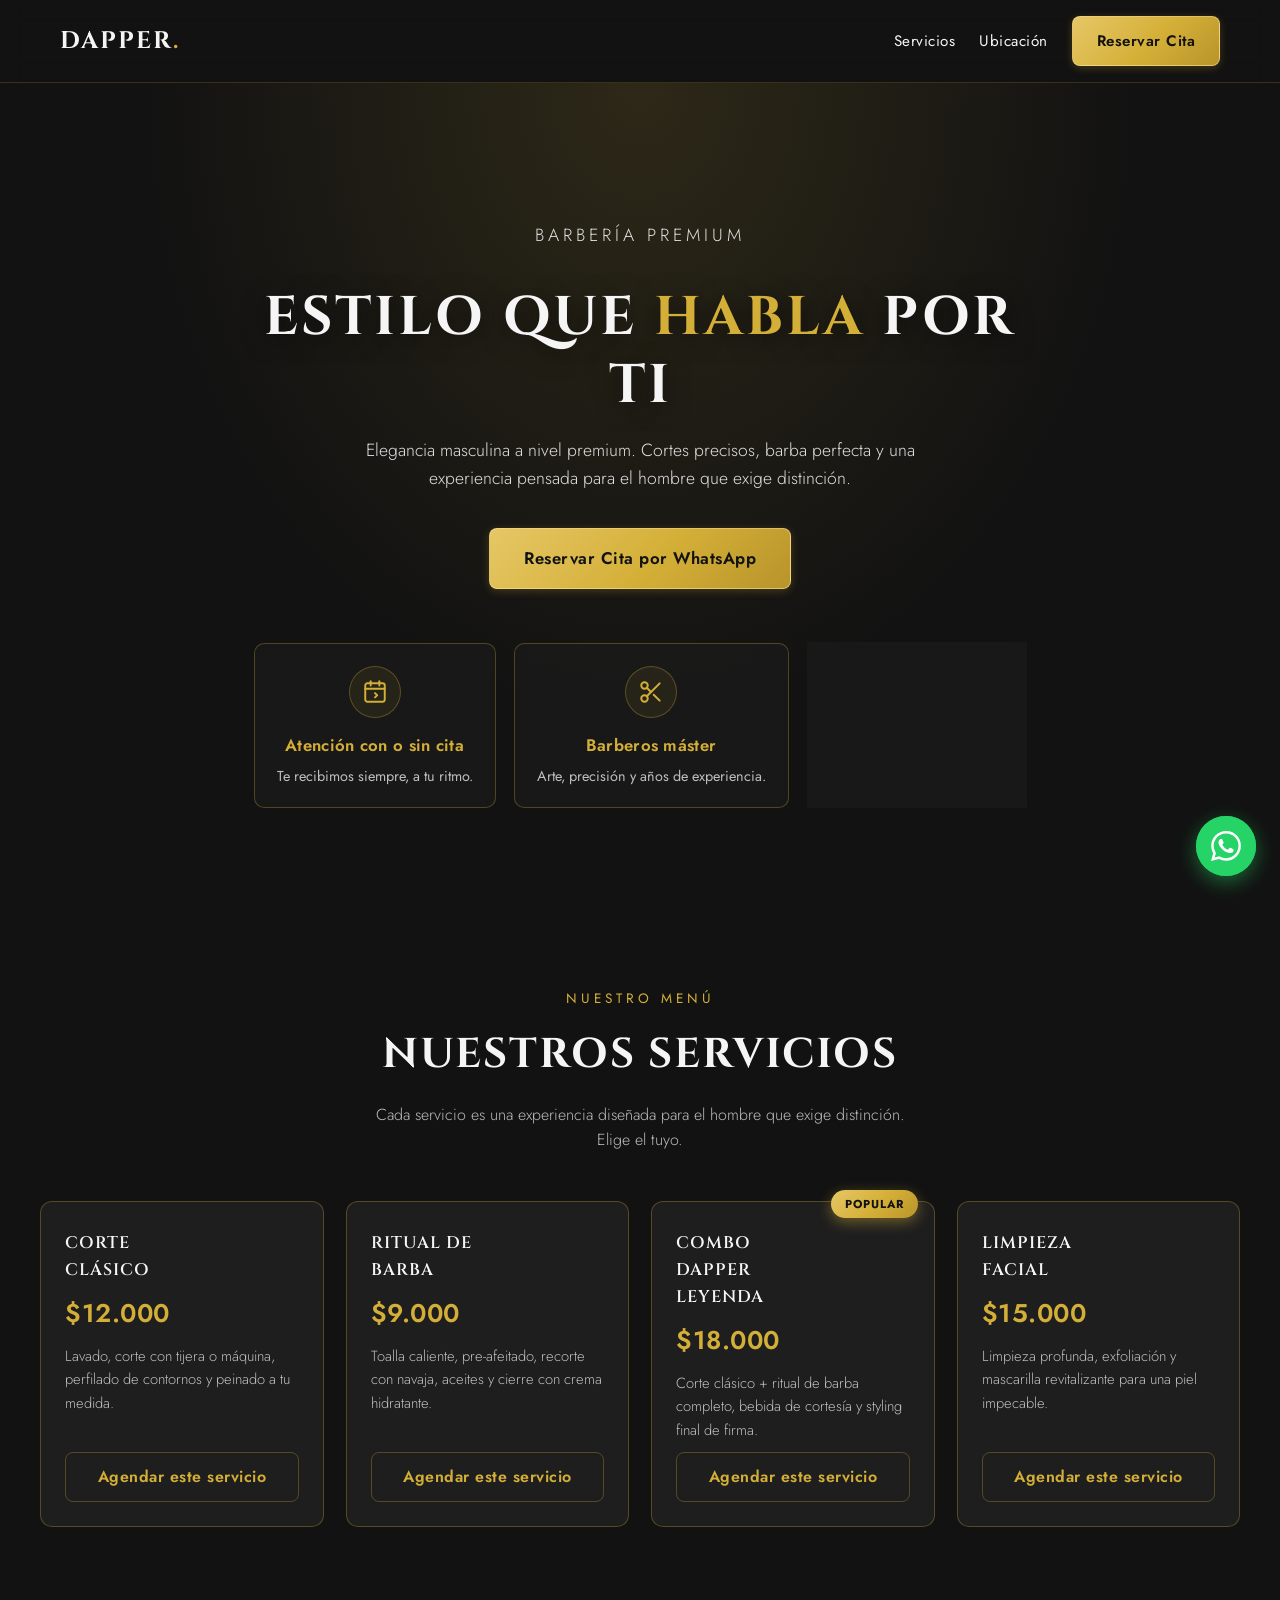
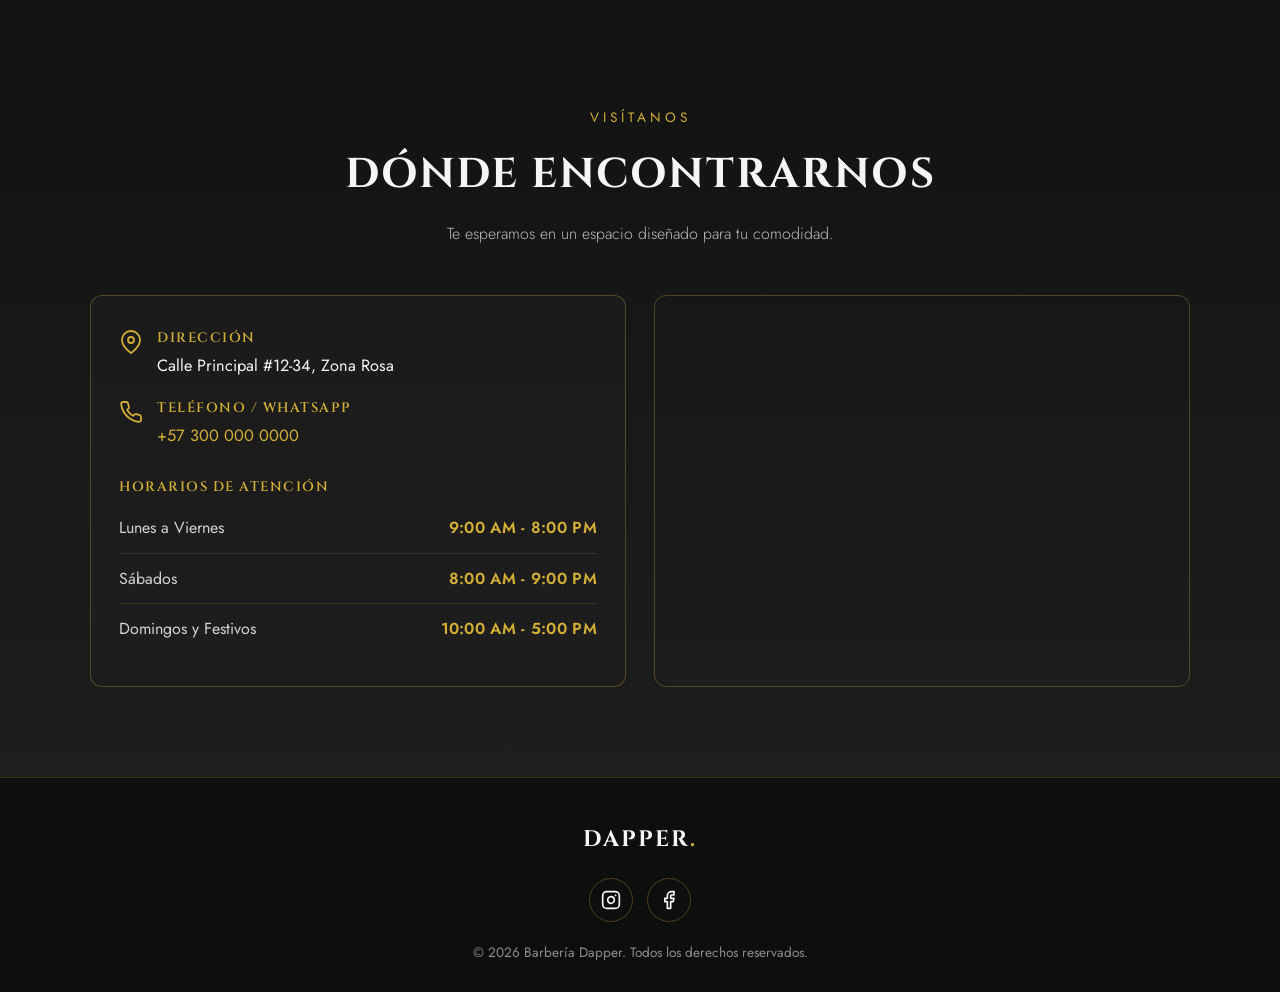
==== index.html @ 41fcbbbc "Barberia Landing Page Lista" ====
<!DOCTYPE html>
<html lang="es">
<head>
  <meta charset="UTF-8" />
  <meta name="viewport" content="width=device-width, initial-scale=1.0" />
  <meta name="description" content="Barbería Dapper - Barbería premium. Corte, barba y estilo con barberos máster." />
  <title>Barbería Dapper | Estilo y Elegancia Masculina</title>
  <link rel="preconnect" href="https://fonts.googleapis.com" />
  <link rel="preconnect" href="https://fonts.gstatic.com" crossorigin />
  <link href="https://fonts.googleapis.com/css2?family=Cinzel:wght@400;600;700&family=Jost:wght@300;400;500;600&display=swap" rel="stylesheet" />
  <style>
    :root {
      --bg: #121212;
      --accent: #D4AF37;
      --accent-soft: rgba(212, 175, 55, 0.3);
      --container: #1E1E1E;
      --text: #F5F5F5;
    }

    * {
      margin: 0;
      padding: 0;
      box-sizing: border-box;
    }

    html {
      scroll-behavior: smooth;
    }

    body {
      font-family: 'Jost', 'Segoe UI', Helvetica, Arial, sans-serif;
      background-color: var(--bg);
      color: var(--text);
      line-height: 1.6;
    }

    a {
      color: inherit;
      text-decoration: none;
    }

    /* ===== Header ===== */
    header {
      position: sticky;
      top: 0;
      z-index: 100;
      background-color: rgba(18, 18, 18, 0.72);
      backdrop-filter: blur(12px);
      -webkit-backdrop-filter: blur(12px);
      border-bottom: 1px solid rgba(212, 175, 55, 0.2);
    }

    .header-inner {
      max-width: 1200px;
      margin: 0 auto;
      padding: 16px 20px;
      display: flex;
      align-items: center;
      justify-content: space-between;
      gap: 12px;
    }

    .logo {
      font-family: 'Cinzel', serif;
      font-size: 1.5rem;
      font-weight: 700;
      letter-spacing: 2px;
      color: var(--text);
      text-transform: uppercase;
    }

    .logo span {
      color: var(--accent);
    }

    nav {
      display: flex;
      align-items: center;
      gap: 24px;
    }

    nav a {
      font-size: 0.95rem;
      letter-spacing: 0.5px;
      color: var(--text);
      transition: color 0.3s ease;
    }

    nav a:hover {
      color: var(--accent);
    }

    /* ===== Botones ===== */
    .btn {
      display: inline-block;
      background: linear-gradient(135deg, #e6c766, var(--accent) 55%, #b8942b);
      color: #121212;
      font-weight: 600;
      letter-spacing: 0.5px;
      padding: 12px 24px;
      border: 1px solid rgba(255, 230, 160, 0.5);
      border-radius: 8px;
      cursor: pointer;
      box-shadow: 0 2px 8px rgba(212, 175, 55, 0.25);
      transition: transform 0.25s ease, box-shadow 0.25s ease, filter 0.25s ease;
    }

    .btn:hover {
      transform: translateY(-2px);
      filter: brightness(1.08);
      box-shadow:
        0 0 22px rgba(212, 175, 55, 0.6),
        0 10px 30px rgba(212, 175, 55, 0.3);
    }

    /* ===== Hero ===== */
    .hero {
      position: relative;
      text-align: center;
      padding: 100px 20px 70px;
      background:
        radial-gradient(ellipse at top, rgba(212, 175, 55, 0.14), transparent 55%),
        linear-gradient(180deg, rgba(18, 18, 18, 0.9) 0%, rgba(18, 18, 18, 0.85) 100%),
        url("https://images.unsplash.com/photo-1503951914875-452162b0f3f1?auto=format&fit=crop&w=1600&q=80") center / cover no-repeat;
    }

    .hero-kicker {
      font-size: 0.85rem;
      letter-spacing: 4px;
      text-transform: uppercase;
      color: var(--accent);
      margin-bottom: 20px;
      line-height: 1.4;
    }

    .hero h1 {
      font-family: 'Cinzel', serif;
      font-size: 2.3rem;
      font-weight: 700;
      max-width: 800px;
      margin: 0 auto 16px;
      text-transform: uppercase;
      letter-spacing: 3px;
      line-height: 1.25;
      text-shadow: 0 4px 24px rgba(0, 0, 0, 0.55);
    }

    .hero h1 span {
      color: var(--accent);
    }

    .hero > p {
      font-size: 1.1rem;
      font-weight: 300;
      max-width: 620px;
      margin: 0 auto 36px;
      color: rgba(245, 245, 245, 0.9);
    }

    .btn-whatsapp {
      font-size: 1.05rem;
      padding: 16px 34px;
      margin-bottom: 54px;
    }

    /* ===== Tarjetas de confianza ===== */
    .trust-points {
      display: flex;
      flex-wrap: wrap;
      justify-content: center;
      gap: 18px;
      max-width: 960px;
      margin: 0 auto;
    }

    .trust-point {
      background-color: rgba(30, 30, 30, 0.55);
      backdrop-filter: blur(6px);
      -webkit-backdrop-filter: blur(6px);
      border: 1px solid var(--accent-soft);
      border-radius: 10px;
      padding: 22px 22px 18px;
      min-width: 220px;
      transition: transform 0.3s ease, box-shadow 0.3s ease, border-color 0.3s ease;
    }

    .trust-point:hover {
      transform: translateY(-6px);
      border-color: rgba(212, 175, 55, 0.6);
      box-shadow:
        0 14px 34px rgba(0, 0, 0, 0.5),
        0 0 26px rgba(212, 175, 55, 0.16);
    }

    .trust-point .icon {
      display: inline-flex;
      align-items: center;
      justify-content: center;
      width: 52px;
      height: 52px;
      margin-bottom: 14px;
      border-radius: 50%;
      border: 1px solid var(--accent-soft);
      background: rgba(212, 175, 55, 0.08);
      color: var(--accent);
    }

    .trust-point .icon svg {
      width: 26px;
      height: 26px;
    }

    .trust-point strong {
      display: block;
      color: var(--accent);
      font-size: 1.05rem;
      font-weight: 600;
      letter-spacing: 0.3px;
      margin-bottom: 4px;
    }

    .trust-point small {
      color: rgba(245, 245, 245, 0.75);
      font-size: 0.9rem;
    }

    /* ===== Sección Servicios ===== */
    .servicios {
      padding: 90px 20px;
      background: var(--bg);
    }

    .section-kicker {
      font-size: 0.85rem;
      letter-spacing: 4px;
      text-transform: uppercase;
      color: var(--accent);
      text-align: center;
      margin-bottom: 12px;
    }

    .section-title {
      font-family: 'Cinzel', serif;
      font-size: 2rem;
      font-weight: 700;
      text-align: center;
      text-transform: uppercase;
      letter-spacing: 2px;
      margin-bottom: 14px;
    }

    .section-subtitle {
      text-align: center;
      font-weight: 300;
      color: rgba(245, 245, 245, 0.75);
      max-width: 560px;
      margin: 0 auto 48px;
    }

    .servicios-grid {
      display: grid;
      grid-template-columns: 1fr;
      gap: 22px;
      max-width: 1200px;
      margin: 0 auto;
    }

    .service-card {
      position: relative;
      display: flex;
      flex-direction: column;
      gap: 10px;
      background-color: var(--container);
      border: 1px solid var(--accent-soft);
      border-radius: 12px;
      padding: 28px 24px 24px;
      transition: transform 0.3s ease, box-shadow 0.3s ease, border-color 0.3s ease;
    }

    .service-card:hover {
      transform: translateY(-6px);
      border-color: rgba(212, 175, 55, 0.6);
      box-shadow:
        0 14px 34px rgba(0, 0, 0, 0.5),
        0 0 26px rgba(212, 175, 55, 0.14);
    }

    .service-badge {
      position: absolute;
      top: -12px;
      right: 16px;
      background: linear-gradient(135deg, #e6c766, var(--accent) 55%, #b8942b);
      color: #121212;
      font-size: 0.72rem;
      font-weight: 700;
      letter-spacing: 1px;
      text-transform: uppercase;
      padding: 5px 14px;
      border-radius: 999px;
      box-shadow: 0 4px 14px rgba(212, 175, 55, 0.45);
    }

    .service-name {
      font-family: 'Cinzel', serif;
      font-size: 1.05rem;
      font-weight: 600;
      text-transform: uppercase;
      letter-spacing: 1px;
      padding-right: 80px;
    }

    .service-price {
      color: var(--accent);
      font-size: 1.6rem;
      font-weight: 600;
      letter-spacing: 0.5px;
    }

    .service-desc {
      font-size: 0.92rem;
      font-weight: 300;
      color: rgba(245, 245, 245, 0.75);
      line-height: 1.6;
    }

    .service-cta {
      margin-top: auto;
      display: block;
      text-align: center;
      font-weight: 600;
      letter-spacing: 0.5px;
      color: var(--accent);
      border: 1px solid var(--accent-soft);
      border-radius: 8px;
      padding: 11px 16px;
      transition: background-color 0.3s ease, color 0.3s ease, box-shadow 0.3s ease;
    }

    .service-cta:hover {
      background-color: var(--accent);
      color: #121212;
      box-shadow: 0 0 22px rgba(212, 175, 55, 0.5);
    }

    /* ===== Sección Ubicación ===== */
    .ubicacion {
      padding: 90px 20px;
      background: linear-gradient(180deg, var(--bg) 0%, var(--container) 100%);
    }

    .ubicacion-grid {
      display: grid;
      grid-template-columns: 1fr;
      gap: 28px;
      max-width: 1100px;
      margin: 0 auto;
    }

    .ubicacion-info {
      background: rgba(30, 30, 30, 0.7);
      border: 1px solid var(--accent-soft);
      border-radius: 12px;
      padding: 32px 28px;
      display: flex;
      flex-direction: column;
      gap: 28px;
    }

    .ubicacion-detalles {
      display: flex;
      flex-direction: column;
      gap: 18px;
    }

    .ubicacion-item {
      display: flex;
      align-items: flex-start;
      gap: 14px;
    }

    .ubicacion-item svg {
      width: 24px;
      height: 24px;
      color: var(--accent);
      flex-shrink: 0;
      margin-top: 2px;
    }

    .ub-title {
      font-family: 'Cinzel', serif;
      font-size: 0.85rem;
      font-weight: 600;
      text-transform: uppercase;
      letter-spacing: 1.5px;
      color: var(--accent);
      margin-bottom: 4px;
    }

    .ub-value {
      color: var(--text);
      font-size: 1.02rem;
    }

    .ub-value a {
      color: var(--accent);
      transition: color 0.3s ease;
    }

    .ub-value a:hover {
      color: #e6c766;
    }

    .horarios ul {
      list-style: none;
    }

    .horarios li {
      display: flex;
      justify-content: space-between;
      gap: 12px;
      padding: 12px 0;
      border-bottom: 1px solid rgba(212, 175, 55, 0.15);
    }

    .horarios li:last-child {
      border-bottom: none;
    }

    .horarios .day {
      color: rgba(245, 245, 245, 0.85);
    }

    .horarios .time {
      color: var(--accent);
      font-weight: 600;
      letter-spacing: 0.3px;
      white-space: nowrap;
    }

    .map-wrap {
      border: 1px solid var(--accent-soft);
      border-radius: 12px;
      overflow: hidden;
      min-height: 360px;
    }

    .map-wrap iframe {
      display: block;
      width: 100%;
      height: 100%;
      min-height: 360px;
      border: 0;
      filter: grayscale(40%) invert(92%) hue-rotate(180deg) contrast(0.92);
    }

    /* ===== Footer ===== */
    footer {
      background: #0e0e0e;
      border-top: 1px solid rgba(212, 175, 55, 0.2);
      padding: 44px 20px 28px;
      text-align: center;
    }

    .footer-logo {
      font-family: 'Cinzel', serif;
      font-size: 1.4rem;
      font-weight: 700;
      letter-spacing: 2px;
      text-transform: uppercase;
      color: var(--text);
    }

    .footer-logo span {
      color: var(--accent);
    }

    .footer-socials {
      display: flex;
      justify-content: center;
      gap: 14px;
      margin: 20px 0;
    }

    .social-link {
      display: inline-flex;
      align-items: center;
      justify-content: center;
      width: 44px;
      height: 44px;
      border: 1px solid var(--accent-soft);
      border-radius: 50%;
      color: var(--text);
      transition: background-color 0.3s ease, color 0.3s ease, box-shadow 0.3s ease, transform 0.3s ease;
    }

    .social-link:hover {
      background-color: var(--accent);
      color: #121212;
      transform: translateY(-3px);
      box-shadow: 0 0 20px rgba(212, 175, 55, 0.45);
    }

    .social-link svg {
      width: 20px;
      height: 20px;
    }

    .footer-copy {
      font-size: 0.85rem;
      color: rgba(245, 245, 245, 0.55);
    }

    /* ===== Botón flotante WhatsApp ===== */
    .float-whatsapp {
      position: fixed;
      bottom: 24px;
      right: 24px;
      z-index: 200;
      display: flex;
      align-items: center;
      justify-content: center;
      width: 60px;
      height: 60px;
      border-radius: 50%;
      background: #25D366;
      box-shadow: 0 6px 20px rgba(37, 211, 102, 0.45);
      transition: transform 0.3s ease, box-shadow 0.3s ease;
    }

    .float-whatsapp:hover {
      transform: scale(1.08);
      box-shadow: 0 8px 28px rgba(37, 211, 102, 0.6);
    }

    .float-whatsapp svg {
      width: 30px;
      height: 30px;
      fill: #fff;
    }

    .float-whatsapp::before {
      content: "";
      position: absolute;
      inset: 0;
      border-radius: 50%;
      background: #25D366;
      z-index: -1;
      animation: pulse 2s ease-out infinite;
    }

    @keyframes pulse {
      0% {
        transform: scale(1);
        opacity: 0.6;
      }
      70% {
        transform: scale(1.6);
        opacity: 0;
      }
      100% {
        transform: scale(1.6);
        opacity: 0;
      }
    }

    /* ===== Media queries (mobile-first) ===== */
    @media (min-width: 640px) {
      .hero {
        padding: 140px 20px 90px;
      }

      .hero h1 {
        font-size: 3.4rem;
      }

      .section-title {
        font-size: 2.6rem;
      }

      .servicios-grid {
        grid-template-columns: repeat(2, 1fr);
      }
    }

    @media (min-width: 1024px) {
      .servicios-grid {
        grid-template-columns: repeat(4, 1fr);
      }
    }

    @media (min-width: 900px) {
      .ubicacion-grid {
        grid-template-columns: 1fr 1fr;
        align-items: stretch;
      }
    }

    @media (max-width: 560px) {
      nav {
        gap: 14px;
      }

      nav a {
        font-size: 0.85rem;
      }

      .header-inner {
        flex-wrap: wrap;
        justify-content: center;
      }

      .logo {
        font-size: 1.2rem;
      }

      .btn-reservar {
        width: 100%;
        text-align: center;
      }

      .trust-points {
        flex-direction: column;
        align-items: stretch;
        max-width: 340px;
      }
    }
  </style>
</head>
<body>

  <header>
    <div class="header-inner">
      <a href="#" class="logo">Dapper<span>.</span></a>
      <nav>
        <a href="#servicios">Servicios</a>
        <a href="#ubicacion">Ubicación</a>
        <a href="https://wa.me/" class="btn btn-reservar">Reservar Cita</a>
      </nav>
    </div>
  </header>

  <main>
    <section class="hero">
      <p class="hero-kicker">Barbería Premium</p>
      <h1>Estilo que <span>Habla</span> por Ti</h1>
      <p>Elegancia masculina a nivel premium. Cortes precisos, barba perfecta y una experiencia pensada para el hombre que exige distinción.</p>

      <a href="https://wa.me/" class="btn btn-whatsapp">Reservar Cita por WhatsApp</a>

      <div class="trust-points">
        <div class="trust-point">
          <span class="icon">
            <svg viewBox="0 0 24 24" fill="none" stroke="currentColor" stroke-width="1.8" stroke-linecap="round" stroke-linejoin="round" aria-hidden="true">
              <rect x="3" y="4" width="18" height="17" rx="2"></rect>
              <line x1="8" y1="2" x2="8" y2="6"></line>
              <line x1="16" y1="2" x2="16" y2="6"></line>
              <line x1="3" y1="9" x2="21" y2="9"></line>
              <path d="M12 13l2 2-2 2"></path>
            </svg>
          </span>
          <strong>Atención con o sin cita</strong>
          <small>Te recibimos siempre, a tu ritmo.</small>
        </div>
        <div class="trust-point">
          <span class="icon">
            <svg viewBox="0 0 24 24" fill="none" stroke="currentColor" stroke-width="1.8" stroke-linecap="round" stroke-linejoin="round" aria-hidden="true">
              <circle cx="6" cy="6" r="3"></circle>
              <circle cx="6" cy="18" r="3"></circle>
              <line x1="20" y1="4" x2="8.12" y2="15.88"></line>
              <line x1="14.47" y1="14.48" x2="20" y2="20"></line>
              <line x1="8.12" y1="8.12" x2="12" y2="12"></line>
            </svg>
          </span>
          <strong>Barberos máster</strong>
          <small>Arte, precisión y años de experiencia.</small>
        </div>
        <div class="trust-point">
          <span class="icon">
            <svg viewBox="0 0 24 24" fill="none" stroke="currentColor" stroke-width="1.8" stroke-linecap="round" stroke-linejoin="round" aria-hidden="true">
              <path d="M7 3h10l-1.5 6v8a2 2 0 0 1-2 2h-3a2 2 0 0 1-2-2V9z"></path>
              <path d="M6 3h12a1 1 0 0 1 1 1v1H5V4a1 1 0 0 1 1-1z"></path>
              <line x1="10" y1="12" x2="14" y2="12"></line>
            </svg>
          </span>
          <strong>Bebida de cortesía</strong>
          <small>Disfruta mientras te reinas.</small>
        </div>
      </div>
    </section>

    <section class="servicios" id="servicios">
      <p class="section-kicker">Nuestro menú</p>
      <h2 class="section-title">Nuestros Servicios</h2>
      <p class="section-subtitle">Cada servicio es una experiencia diseñada para el hombre que exige distinción. Elige el tuyo.</p>

      <div class="servicios-grid">
        <article class="service-card">
          <h3 class="service-name">Corte Clásico</h3>
          <p class="service-price">$12.000</p>
          <p class="service-desc">Lavado, corte con tijera o máquina, perfilado de contornos y peinado a tu medida.</p>
          <a href="https://wa.me/" class="service-cta">Agendar este servicio</a>
        </article>

        <article class="service-card">
          <h3 class="service-name">Ritual de Barba</h3>
          <p class="service-price">$9.000</p>
          <p class="service-desc">Toalla caliente, pre-afeitado, recorte con navaja, aceites y cierre con crema hidratante.</p>
          <a href="https://wa.me/" class="service-cta">Agendar este servicio</a>
        </article>

        <article class="service-card">
          <span class="service-badge">Popular</span>
          <h3 class="service-name">Combo Dapper Leyenda</h3>
          <p class="service-price">$18.000</p>
          <p class="service-desc">Corte clásico + ritual de barba completo, bebida de cortesía y styling final de firma.</p>
          <a href="https://wa.me/" class="service-cta">Agendar este servicio</a>
        </article>

        <article class="service-card">
          <h3 class="service-name">Limpieza Facial</h3>
          <p class="service-price">$15.000</p>
          <p class="service-desc">Limpieza profunda, exfoliación y mascarilla revitalizante para una piel impecable.</p>
          <a href="https://wa.me/" class="service-cta">Agendar este servicio</a>
        </article>
      </div>
    </section>

    <section class="ubicacion" id="ubicacion">
      <p class="section-kicker">Visítanos</p>
      <h2 class="section-title">Dónde Encontrarnos</h2>
      <p class="section-subtitle">Te esperamos en un espacio diseñado para tu comodidad.</p>

      <div class="ubicacion-grid">
        <div class="ubicacion-info">
          <div class="ubicacion-detalles">
            <div class="ubicacion-item">
              <svg viewBox="0 0 24 24" fill="none" stroke="currentColor" stroke-width="1.8" stroke-linecap="round" stroke-linejoin="round" aria-hidden="true">
                <path d="M21 10c0 7-9 13-9 13s-9-6-9-13a9 9 0 0 1 18 0z"></path>
                <circle cx="12" cy="10" r="3"></circle>
              </svg>
              <div>
                <p class="ub-title">Dirección</p>
                <p class="ub-value">Calle Principal #12-34, Zona Rosa</p>
              </div>
            </div>
            <div class="ubicacion-item">
              <svg viewBox="0 0 24 24" fill="none" stroke="currentColor" stroke-width="1.8" stroke-linecap="round" stroke-linejoin="round" aria-hidden="true">
                <path d="M22 16.92v3a2 2 0 0 1-2.18 2 19.79 19.79 0 0 1-8.63-3.07 19.5 19.5 0 0 1-6-6 19.79 19.79 0 0 1-3.07-8.67A2 2 0 0 1 4.11 2h3a2 2 0 0 1 2 1.72c.13.96.36 1.9.7 2.81a2 2 0 0 1-.45 2.11L8.09 9.91a16 16 0 0 0 6 6l1.27-1.27a2 2 0 0 1 2.11-.45c.91.34 1.85.57 2.81.7A2 2 0 0 1 22 16.92z"></path>
              </svg>
              <div>
                <p class="ub-title">Teléfono / WhatsApp</p>
                <p class="ub-value"><a href="tel:+573000000000">+57 300 000 0000</a></p>
              </div>
            </div>
          </div>

          <div class="horarios">
            <h3 class="ub-title">Horarios de atención</h3>
            <ul>
              <li><span class="day">Lunes a Viernes</span><span class="time">9:00 AM - 8:00 PM</span></li>
              <li><span class="day">Sábados</span><span class="time">8:00 AM - 9:00 PM</span></li>
              <li><span class="day">Domingos y Festivos</span><span class="time">10:00 AM - 5:00 PM</span></li>
            </ul>
          </div>
        </div>

        <div class="map-wrap">
          <iframe
            src="https://www.google.com/maps?q=Zona%20Rosa&output=embed"
            title="Mapa de la Barbería Dapper"
            loading="lazy"
            referrerpolicy="no-referrer-when-downgrade"
            allowfullscreen></iframe>
        </div>
      </div>
    </section>
  </main>

  <footer>
    <a href="#" class="footer-logo">Dapper<span>.</span></a>
    <div class="footer-socials">
      <a href="#" class="social-link" aria-label="Instagram">
        <svg viewBox="0 0 24 24" fill="none" stroke="currentColor" stroke-width="2" stroke-linecap="round" stroke-linejoin="round" aria-hidden="true">
          <rect x="2" y="2" width="20" height="20" rx="5"></rect>
          <path d="M16 11.37A4 4 0 1 1 12.63 8 4 4 0 0 1 16 11.37z"></path>
          <line x1="17.5" y1="6.5" x2="17.51" y2="6.5"></line>
        </svg>
      </a>
      <a href="#" class="social-link" aria-label="Facebook">
        <svg viewBox="0 0 24 24" fill="none" stroke="currentColor" stroke-width="2" stroke-linecap="round" stroke-linejoin="round" aria-hidden="true">
          <path d="M18 2h-3a5 5 0 0 0-5 5v3H7v4h3v8h4v-8h3l1-4h-4V7a1 1 0 0 1 1-1h3z"></path>
        </svg>
      </a>
    </div>
    <p class="footer-copy">© 2026 Barbería Dapper. Todos los derechos reservados.</p>
  </footer>

  <a href="https://wa.me/" class="float-whatsapp" aria-label="Escríbenos por WhatsApp">
    <svg viewBox="0 0 24 24" aria-hidden="true">
      <path d="M20.52 3.48A11.87 11.87 0 0 0 12.05 0C5.5 0 .16 5.33.16 11.89c0 2.1.55 4.14 1.6 5.95L0 24l6.32-1.66a11.8 11.8 0 0 0 5.72 1.46h.01c6.55 0 11.88-5.33 11.88-11.89 0-3.18-1.24-6.17-3.41-8.43zM12.05 21.75a9.8 9.8 0 0 1-5.01-1.37l-.36-.21-3.75.98 1-3.65-.24-.38a9.86 9.86 0 0 1-1.51-5.26c0-5.45 4.44-9.88 9.9-9.88a9.84 9.84 0 0 1 7 2.9 9.83 9.83 0 0 1 2.9 6.99c-.01 5.45-4.45 9.88-9.93 9.88zm5.42-7.4c-.3-.15-1.76-.87-2.03-.97-.27-.1-.47-.15-.67.15-.2.3-.77.97-.94 1.17-.17.2-.35.22-.65.07-.3-.15-1.25-.46-2.39-1.47-.88-.79-1.48-1.76-1.65-2.06-.17-.3-.02-.46.13-.61.13-.13.3-.35.45-.52.15-.17.2-.3.3-.5.1-.2.05-.37-.02-.52-.08-.15-.67-1.62-.92-2.22-.24-.58-.49-.5-.67-.51h-.57c-.2 0-.52.07-.8.37-.27.3-1.04 1.02-1.04 2.5s1.07 2.9 1.22 3.1c.15.2 2.1 3.2 5.08 4.49.71.31 1.26.49 1.7.63.71.23 1.36.2 1.87.12.57-.09 1.76-.72 2-1.42.25-.7.25-1.29.18-1.42-.08-.13-.28-.2-.58-.35z"></path>
    </svg>
  </a>

</body>
</html>
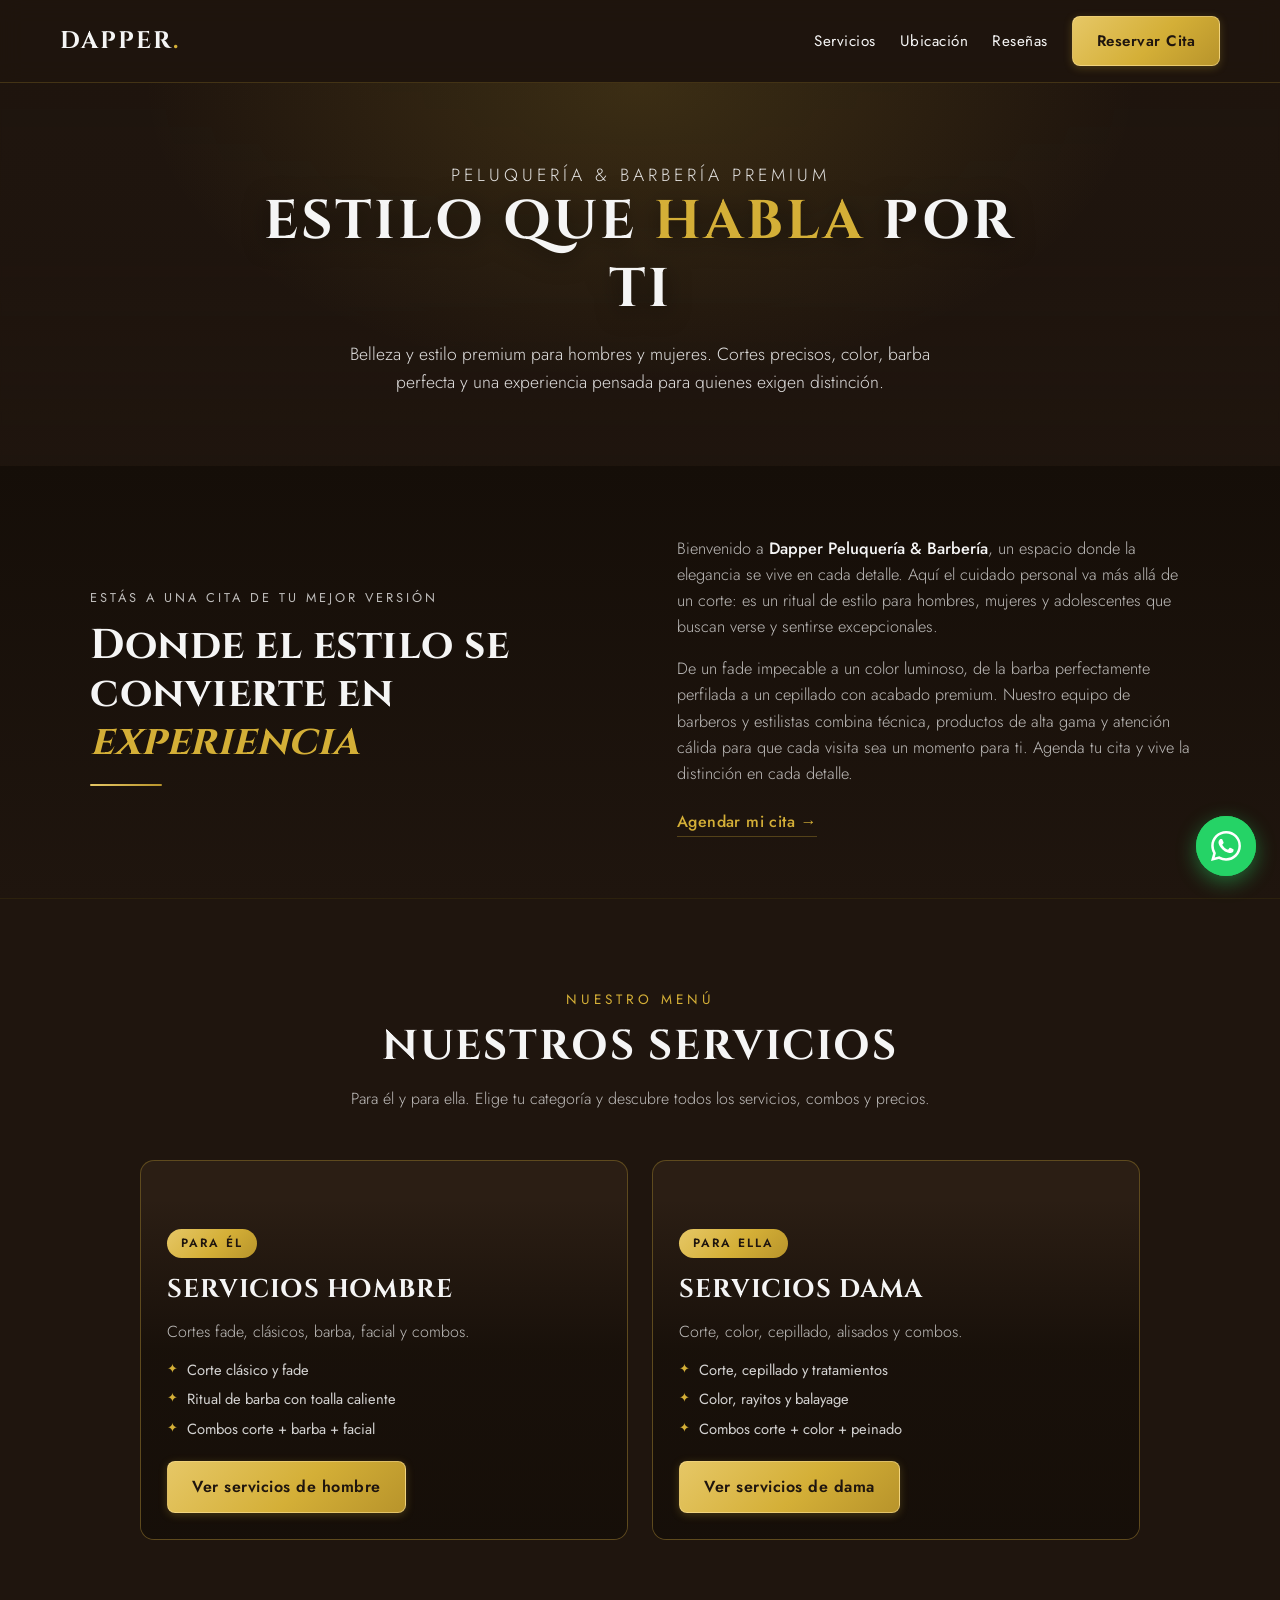
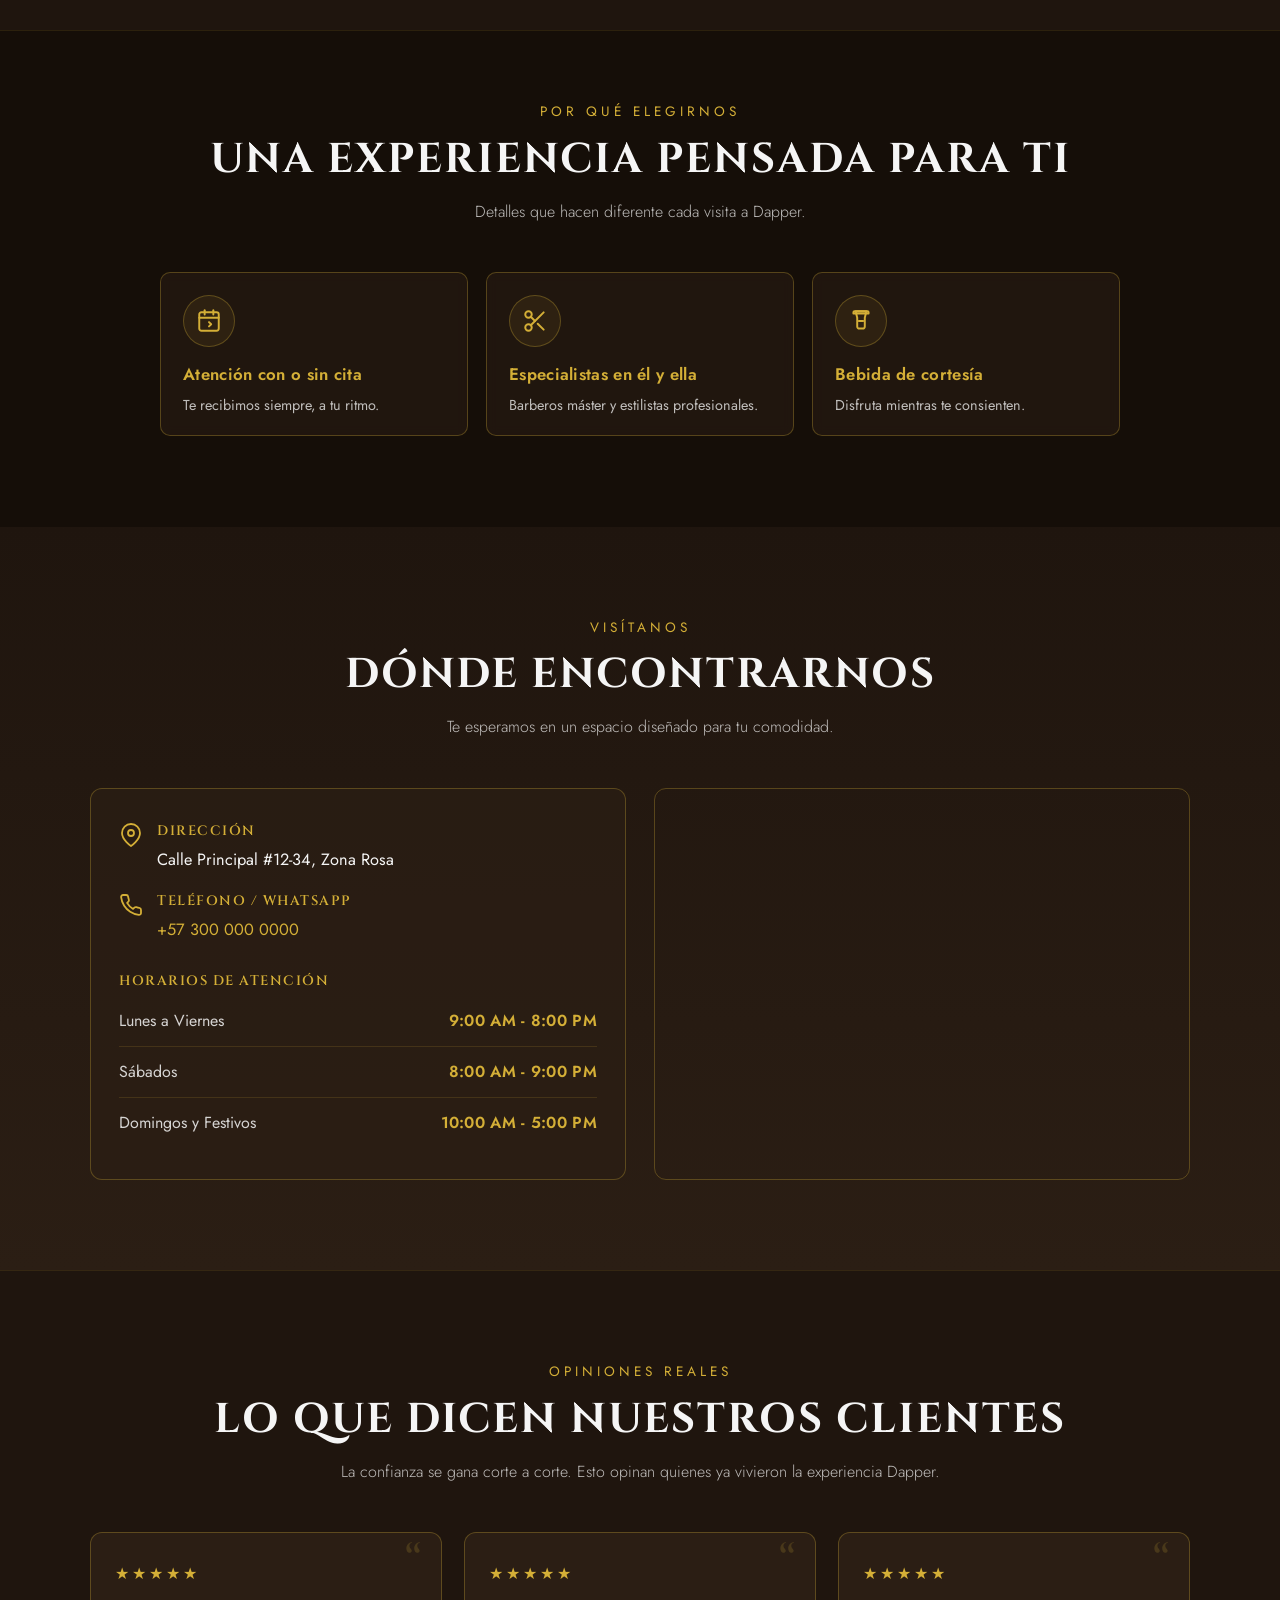
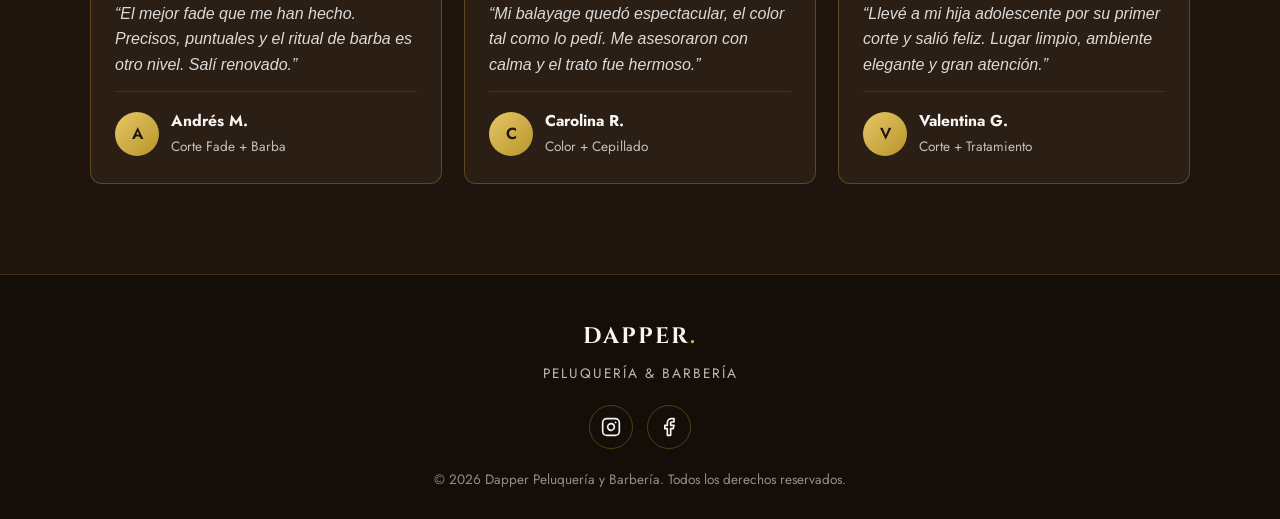
==== commit 5e287d6f: "Limpiar estrucutura del repositorio" ====
--- a/index.html
+++ b/index.html
@@ -1,654 +1,122 @@
 <!DOCTYPE html>
+<!-- =====================================================
+  ARCHIVO: index.html
+  DESCRIPCIÓN: Página principal de Dapper Peluquería y Barbería.
+  Contiene header, sección experiencia, hero con slider
+  automático, servicios Hombre/Dama, por qué elegirnos,
+  ubicación, reseñas, footer y botón flotante de WhatsApp.
+===================================================== -->
 <html lang="es">
 <head>
   <meta charset="UTF-8" />
   <meta name="viewport" content="width=device-width, initial-scale=1.0" />
-  <meta name="description" content="Barbería Dapper - Barbería premium. Corte, barba y estilo con barberos máster." />
-  <title>Barbería Dapper | Estilo y Elegancia Masculina</title>
+  <meta name="description" content="Dapper Peluquería y Barbería premium. Cortes para hombres y mujeres, color, barba y estilo." />
+  <title>Dapper Peluquería y Barbería | Estilo para Él y Ella</title>
   <link rel="preconnect" href="https://fonts.googleapis.com" />
   <link rel="preconnect" href="https://fonts.gstatic.com" crossorigin />
   <link href="https://fonts.googleapis.com/css2?family=Cinzel:wght@400;600;700&family=Jost:wght@300;400;500;600&display=swap" rel="stylesheet" />
-  <style>
-    :root {
-      --bg: #121212;
-      --accent: #D4AF37;
-      --accent-soft: rgba(212, 175, 55, 0.3);
-      --container: #1E1E1E;
-      --text: #F5F5F5;
-    }
-
-    * {
-      margin: 0;
-      padding: 0;
-      box-sizing: border-box;
-    }
-
-    html {
-      scroll-behavior: smooth;
-    }
-
-    body {
-      font-family: 'Jost', 'Segoe UI', Helvetica, Arial, sans-serif;
-      background-color: var(--bg);
-      color: var(--text);
-      line-height: 1.6;
-    }
-
-    a {
-      color: inherit;
-      text-decoration: none;
-    }
-
-    /* ===== Header ===== */
-    header {
-      position: sticky;
-      top: 0;
-      z-index: 100;
-      background-color: rgba(18, 18, 18, 0.72);
-      backdrop-filter: blur(12px);
-      -webkit-backdrop-filter: blur(12px);
-      border-bottom: 1px solid rgba(212, 175, 55, 0.2);
-    }
-
-    .header-inner {
-      max-width: 1200px;
-      margin: 0 auto;
-      padding: 16px 20px;
-      display: flex;
-      align-items: center;
-      justify-content: space-between;
-      gap: 12px;
-    }
-
-    .logo {
-      font-family: 'Cinzel', serif;
-      font-size: 1.5rem;
-      font-weight: 700;
-      letter-spacing: 2px;
-      color: var(--text);
-      text-transform: uppercase;
-    }
-
-    .logo span {
-      color: var(--accent);
-    }
-
-    nav {
-      display: flex;
-      align-items: center;
-      gap: 24px;
-    }
-
-    nav a {
-      font-size: 0.95rem;
-      letter-spacing: 0.5px;
-      color: var(--text);
-      transition: color 0.3s ease;
-    }
-
-    nav a:hover {
-      color: var(--accent);
-    }
-
-    /* ===== Botones ===== */
-    .btn {
-      display: inline-block;
-      background: linear-gradient(135deg, #e6c766, var(--accent) 55%, #b8942b);
-      color: #121212;
-      font-weight: 600;
-      letter-spacing: 0.5px;
-      padding: 12px 24px;
-      border: 1px solid rgba(255, 230, 160, 0.5);
-      border-radius: 8px;
-      cursor: pointer;
-      box-shadow: 0 2px 8px rgba(212, 175, 55, 0.25);
-      transition: transform 0.25s ease, box-shadow 0.25s ease, filter 0.25s ease;
-    }
-
-    .btn:hover {
-      transform: translateY(-2px);
-      filter: brightness(1.08);
-      box-shadow:
-        0 0 22px rgba(212, 175, 55, 0.6),
-        0 10px 30px rgba(212, 175, 55, 0.3);
-    }
-
-    /* ===== Hero ===== */
-    .hero {
-      position: relative;
-      text-align: center;
-      padding: 100px 20px 70px;
-      background:
-        radial-gradient(ellipse at top, rgba(212, 175, 55, 0.14), transparent 55%),
-        linear-gradient(180deg, rgba(18, 18, 18, 0.9) 0%, rgba(18, 18, 18, 0.85) 100%),
-        url("https://images.unsplash.com/photo-1503951914875-452162b0f3f1?auto=format&fit=crop&w=1600&q=80") center / cover no-repeat;
-    }
-
-    .hero-kicker {
-      font-size: 0.85rem;
-      letter-spacing: 4px;
-      text-transform: uppercase;
-      color: var(--accent);
-      margin-bottom: 20px;
-      line-height: 1.4;
-    }
-
-    .hero h1 {
-      font-family: 'Cinzel', serif;
-      font-size: 2.3rem;
-      font-weight: 700;
-      max-width: 800px;
-      margin: 0 auto 16px;
-      text-transform: uppercase;
-      letter-spacing: 3px;
-      line-height: 1.25;
-      text-shadow: 0 4px 24px rgba(0, 0, 0, 0.55);
-    }
-
-    .hero h1 span {
-      color: var(--accent);
-    }
-
-    .hero > p {
-      font-size: 1.1rem;
-      font-weight: 300;
-      max-width: 620px;
-      margin: 0 auto 36px;
-      color: rgba(245, 245, 245, 0.9);
-    }
-
-    .btn-whatsapp {
-      font-size: 1.05rem;
-      padding: 16px 34px;
-      margin-bottom: 54px;
-    }
-
-    /* ===== Tarjetas de confianza ===== */
-    .trust-points {
-      display: flex;
-      flex-wrap: wrap;
-      justify-content: center;
-      gap: 18px;
-      max-width: 960px;
-      margin: 0 auto;
-    }
-
-    .trust-point {
-      background-color: rgba(30, 30, 30, 0.55);
-      backdrop-filter: blur(6px);
-      -webkit-backdrop-filter: blur(6px);
-      border: 1px solid var(--accent-soft);
-      border-radius: 10px;
-      padding: 22px 22px 18px;
-      min-width: 220px;
-      transition: transform 0.3s ease, box-shadow 0.3s ease, border-color 0.3s ease;
-    }
-
-    .trust-point:hover {
-      transform: translateY(-6px);
-      border-color: rgba(212, 175, 55, 0.6);
-      box-shadow:
-        0 14px 34px rgba(0, 0, 0, 0.5),
-        0 0 26px rgba(212, 175, 55, 0.16);
-    }
-
-    .trust-point .icon {
-      display: inline-flex;
-      align-items: center;
-      justify-content: center;
-      width: 52px;
-      height: 52px;
-      margin-bottom: 14px;
-      border-radius: 50%;
-      border: 1px solid var(--accent-soft);
-      background: rgba(212, 175, 55, 0.08);
-      color: var(--accent);
-    }
-
-    .trust-point .icon svg {
-      width: 26px;
-      height: 26px;
-    }
-
-    .trust-point strong {
-      display: block;
-      color: var(--accent);
-      font-size: 1.05rem;
-      font-weight: 600;
-      letter-spacing: 0.3px;
-      margin-bottom: 4px;
-    }
-
-    .trust-point small {
-      color: rgba(245, 245, 245, 0.75);
-      font-size: 0.9rem;
-    }
-
-    /* ===== Sección Servicios ===== */
-    .servicios {
-      padding: 90px 20px;
-      background: var(--bg);
-    }
-
-    .section-kicker {
-      font-size: 0.85rem;
-      letter-spacing: 4px;
-      text-transform: uppercase;
-      color: var(--accent);
-      text-align: center;
-      margin-bottom: 12px;
-    }
-
-    .section-title {
-      font-family: 'Cinzel', serif;
-      font-size: 2rem;
-      font-weight: 700;
-      text-align: center;
-      text-transform: uppercase;
-      letter-spacing: 2px;
-      margin-bottom: 14px;
-    }
-
-    .section-subtitle {
-      text-align: center;
-      font-weight: 300;
-      color: rgba(245, 245, 245, 0.75);
-      max-width: 560px;
-      margin: 0 auto 48px;
-    }
-
-    .servicios-grid {
-      display: grid;
-      grid-template-columns: 1fr;
-      gap: 22px;
-      max-width: 1200px;
-      margin: 0 auto;
-    }
-
-    .service-card {
-      position: relative;
-      display: flex;
-      flex-direction: column;
-      gap: 10px;
-      background-color: var(--container);
-      border: 1px solid var(--accent-soft);
-      border-radius: 12px;
-      padding: 28px 24px 24px;
-      transition: transform 0.3s ease, box-shadow 0.3s ease, border-color 0.3s ease;
-    }
-
-    .service-card:hover {
-      transform: translateY(-6px);
-      border-color: rgba(212, 175, 55, 0.6);
-      box-shadow:
-        0 14px 34px rgba(0, 0, 0, 0.5),
-        0 0 26px rgba(212, 175, 55, 0.14);
-    }
-
-    .service-badge {
-      position: absolute;
-      top: -12px;
-      right: 16px;
-      background: linear-gradient(135deg, #e6c766, var(--accent) 55%, #b8942b);
-      color: #121212;
-      font-size: 0.72rem;
-      font-weight: 700;
-      letter-spacing: 1px;
-      text-transform: uppercase;
-      padding: 5px 14px;
-      border-radius: 999px;
-      box-shadow: 0 4px 14px rgba(212, 175, 55, 0.45);
-    }
-
-    .service-name {
-      font-family: 'Cinzel', serif;
-      font-size: 1.05rem;
-      font-weight: 600;
-      text-transform: uppercase;
-      letter-spacing: 1px;
-      padding-right: 80px;
-    }
-
-    .service-price {
-      color: var(--accent);
-      font-size: 1.6rem;
-      font-weight: 600;
-      letter-spacing: 0.5px;
-    }
-
-    .service-desc {
-      font-size: 0.92rem;
-      font-weight: 300;
-      color: rgba(245, 245, 245, 0.75);
-      line-height: 1.6;
-    }
-
-    .service-cta {
-      margin-top: auto;
-      display: block;
-      text-align: center;
-      font-weight: 600;
-      letter-spacing: 0.5px;
-      color: var(--accent);
-      border: 1px solid var(--accent-soft);
-      border-radius: 8px;
-      padding: 11px 16px;
-      transition: background-color 0.3s ease, color 0.3s ease, box-shadow 0.3s ease;
-    }
-
-    .service-cta:hover {
-      background-color: var(--accent);
-      color: #121212;
-      box-shadow: 0 0 22px rgba(212, 175, 55, 0.5);
-    }
-
-    /* ===== Sección Ubicación ===== */
-    .ubicacion {
-      padding: 90px 20px;
-      background: linear-gradient(180deg, var(--bg) 0%, var(--container) 100%);
-    }
-
-    .ubicacion-grid {
-      display: grid;
-      grid-template-columns: 1fr;
-      gap: 28px;
-      max-width: 1100px;
-      margin: 0 auto;
-    }
-
-    .ubicacion-info {
-      background: rgba(30, 30, 30, 0.7);
-      border: 1px solid var(--accent-soft);
-      border-radius: 12px;
-      padding: 32px 28px;
-      display: flex;
-      flex-direction: column;
-      gap: 28px;
-    }
-
-    .ubicacion-detalles {
-      display: flex;
-      flex-direction: column;
-      gap: 18px;
-    }
-
-    .ubicacion-item {
-      display: flex;
-      align-items: flex-start;
-      gap: 14px;
-    }
-
-    .ubicacion-item svg {
-      width: 24px;
-      height: 24px;
-      color: var(--accent);
-      flex-shrink: 0;
-      margin-top: 2px;
-    }
-
-    .ub-title {
-      font-family: 'Cinzel', serif;
-      font-size: 0.85rem;
-      font-weight: 600;
-      text-transform: uppercase;
-      letter-spacing: 1.5px;
-      color: var(--accent);
-      margin-bottom: 4px;
-    }
-
-    .ub-value {
-      color: var(--text);
-      font-size: 1.02rem;
-    }
-
-    .ub-value a {
-      color: var(--accent);
-      transition: color 0.3s ease;
-    }
-
-    .ub-value a:hover {
-      color: #e6c766;
-    }
-
-    .horarios ul {
-      list-style: none;
-    }
-
-    .horarios li {
-      display: flex;
-      justify-content: space-between;
-      gap: 12px;
-      padding: 12px 0;
-      border-bottom: 1px solid rgba(212, 175, 55, 0.15);
-    }
-
-    .horarios li:last-child {
-      border-bottom: none;
-    }
-
-    .horarios .day {
-      color: rgba(245, 245, 245, 0.85);
-    }
-
-    .horarios .time {
-      color: var(--accent);
-      font-weight: 600;
-      letter-spacing: 0.3px;
-      white-space: nowrap;
-    }
-
-    .map-wrap {
-      border: 1px solid var(--accent-soft);
-      border-radius: 12px;
-      overflow: hidden;
-      min-height: 360px;
-    }
-
-    .map-wrap iframe {
-      display: block;
-      width: 100%;
-      height: 100%;
-      min-height: 360px;
-      border: 0;
-      filter: grayscale(40%) invert(92%) hue-rotate(180deg) contrast(0.92);
-    }
-
-    /* ===== Footer ===== */
-    footer {
-      background: #0e0e0e;
-      border-top: 1px solid rgba(212, 175, 55, 0.2);
-      padding: 44px 20px 28px;
-      text-align: center;
-    }
-
-    .footer-logo {
-      font-family: 'Cinzel', serif;
-      font-size: 1.4rem;
-      font-weight: 700;
-      letter-spacing: 2px;
-      text-transform: uppercase;
-      color: var(--text);
-    }
-
-    .footer-logo span {
-      color: var(--accent);
-    }
-
-    .footer-socials {
-      display: flex;
-      justify-content: center;
-      gap: 14px;
-      margin: 20px 0;
-    }
-
-    .social-link {
-      display: inline-flex;
-      align-items: center;
-      justify-content: center;
-      width: 44px;
-      height: 44px;
-      border: 1px solid var(--accent-soft);
-      border-radius: 50%;
-      color: var(--text);
-      transition: background-color 0.3s ease, color 0.3s ease, box-shadow 0.3s ease, transform 0.3s ease;
-    }
-
-    .social-link:hover {
-      background-color: var(--accent);
-      color: #121212;
-      transform: translateY(-3px);
-      box-shadow: 0 0 20px rgba(212, 175, 55, 0.45);
-    }
-
-    .social-link svg {
-      width: 20px;
-      height: 20px;
-    }
-
-    .footer-copy {
-      font-size: 0.85rem;
-      color: rgba(245, 245, 245, 0.55);
-    }
-
-    /* ===== Botón flotante WhatsApp ===== */
-    .float-whatsapp {
-      position: fixed;
-      bottom: 24px;
-      right: 24px;
-      z-index: 200;
-      display: flex;
-      align-items: center;
-      justify-content: center;
-      width: 60px;
-      height: 60px;
-      border-radius: 50%;
-      background: #25D366;
-      box-shadow: 0 6px 20px rgba(37, 211, 102, 0.45);
-      transition: transform 0.3s ease, box-shadow 0.3s ease;
-    }
-
-    .float-whatsapp:hover {
-      transform: scale(1.08);
-      box-shadow: 0 8px 28px rgba(37, 211, 102, 0.6);
-    }
-
-    .float-whatsapp svg {
-      width: 30px;
-      height: 30px;
-      fill: #fff;
-    }
-
-    .float-whatsapp::before {
-      content: "";
-      position: absolute;
-      inset: 0;
-      border-radius: 50%;
-      background: #25D366;
-      z-index: -1;
-      animation: pulse 2s ease-out infinite;
-    }
-
-    @keyframes pulse {
-      0% {
-        transform: scale(1);
-        opacity: 0.6;
-      }
-      70% {
-        transform: scale(1.6);
-        opacity: 0;
-      }
-      100% {
-        transform: scale(1.6);
-        opacity: 0;
-      }
-    }
-
-    /* ===== Media queries (mobile-first) ===== */
-    @media (min-width: 640px) {
-      .hero {
-        padding: 140px 20px 90px;
-      }
-
-      .hero h1 {
-        font-size: 3.4rem;
-      }
-
-      .section-title {
-        font-size: 2.6rem;
-      }
-
-      .servicios-grid {
-        grid-template-columns: repeat(2, 1fr);
-      }
-    }
-
-    @media (min-width: 1024px) {
-      .servicios-grid {
-        grid-template-columns: repeat(4, 1fr);
-      }
-    }
-
-    @media (min-width: 900px) {
-      .ubicacion-grid {
-        grid-template-columns: 1fr 1fr;
-        align-items: stretch;
-      }
-    }
-
-    @media (max-width: 560px) {
-      nav {
-        gap: 14px;
-      }
-
-      nav a {
-        font-size: 0.85rem;
-      }
-
-      .header-inner {
-        flex-wrap: wrap;
-        justify-content: center;
-      }
-
-      .logo {
-        font-size: 1.2rem;
-      }
-
-      .btn-reservar {
-        width: 100%;
-        text-align: center;
-      }
-
-      .trust-points {
-        flex-direction: column;
-        align-items: stretch;
-        max-width: 340px;
-      }
-    }
-  </style>
+  <link rel="stylesheet" href="css/styles.css" />
 </head>
 <body>
 
+  <!-- ===== BLOQUE: HEADER - Logo y navegación principal ===== -->
   <header>
     <div class="header-inner">
-      <a href="#" class="logo">Dapper<span>.</span></a>
+      <a href="index.html" class="logo">Dapper<span>.</span></a>
       <nav>
         <a href="#servicios">Servicios</a>
         <a href="#ubicacion">Ubicación</a>
+        <a href="#resenas">Reseñas</a>
         <a href="https://wa.me/" class="btn btn-reservar">Reservar Cita</a>
       </nav>
     </div>
   </header>
 
   <main>
+    <!-- ===== BLOQUE: HERO CON SLIDER - Fondo rotativo 100% automático ===== -->
     <section class="hero">
-      <p class="hero-kicker">Barbería Premium</p>
-      <h1>Estilo que <span>Habla</span> por Ti</h1>
-      <p>Elegancia masculina a nivel premium. Cortes precisos, barba perfecta y una experiencia pensada para el hombre que exige distinción.</p>
-
-      <a href="https://wa.me/" class="btn btn-whatsapp">Reservar Cita por WhatsApp</a>
+      <!-- Capas de fondo que rotan solas (hombre, mujer, barbería, lavado) -->
+      <div class="hero-slides" aria-hidden="true">
+        <div class="hero-slide is-active" style="background-image:url('https://images.unsplash.com/photo-1503951914875-452162b0f3f1?auto=format&fit=crop&w=1600&q=80')"></div>
+        <div class="hero-slide" style="background-image:url('https://images.unsplash.com/photo-1560066984-138dadb4c035?auto=format&fit=crop&w=1600&q=80')"></div>
+        <div class="hero-slide" style="background-image:url('https://images.unsplash.com/photo-1585747860715-2ba37e788b70?auto=format&fit=crop&w=1600&q=80')"></div>
+        <div class="hero-slide" style="background-image:url('https://images.unsplash.com/photo-1521590832167-7bcbfaa6381f?auto=format&fit=crop&w=1600&q=80')"></div>
+      </div>
+      <!-- Capa café + dorada con opacidad ajustada para apreciar las fotos -->
+      <div class="hero-overlay" aria-hidden="true"></div>
+
+      <div class="hero-content">
+        <p class="hero-kicker">Peluquería &amp; Barbería Premium</p>
+        <h1>Estilo que <span>Habla</span> por Ti</h1>
+        <p class="hero-description">Belleza y estilo premium para hombres y mujeres. Cortes precisos, color, barba perfecta y una experiencia pensada para quienes exigen distinción.</p>
+      </div>
+    </section>
+
+    <!-- ===== BLOQUE: EXPERIENCIA - Presentación elegante debajo del hero ===== -->
+    <section class="experiencia" id="experiencia">
+      <div class="exp-grid">
+        <div class="exp-left reveal">
+          <p class="exp-kicker">Estás a una cita de tu mejor versión</p>
+          <h2>Donde el estilo se convierte en <span>experiencia</span></h2>
+          <span class="exp-line" aria-hidden="true"></span>
+        </div>
+        <div class="exp-right reveal">
+          <p>Bienvenido a <strong>Dapper Peluquería &amp; Barbería</strong>, un espacio donde la elegancia se vive en cada detalle. Aquí el cuidado personal va más allá de un corte: es un ritual de estilo para hombres, mujeres y adolescentes que buscan verse y sentirse excepcionales.</p>
+          <p>De un fade impecable a un color luminoso, de la barba perfectamente perfilada a un cepillado con acabado premium. Nuestro equipo de barberos y estilistas combina técnica, productos de alta gama y atención cálida para que cada visita sea un momento para ti. Agenda tu cita y vive la distinción en cada detalle.</p>
+          <a href="https://wa.me/" class="exp-link">Agendar mi cita →</a>
+        </div>
+      </div>
+    </section>
+
+    <!-- ===== BLOQUE: SERVICIOS PORTADA - Elige Hombre o Dama ===== -->
+    <section class="servicios" id="servicios">
+      <p class="section-kicker reveal">Nuestro menú</p>
+      <h2 class="section-title reveal">Nuestros Servicios</h2>
+      <p class="section-subtitle reveal">Para él y para ella. Elige tu categoría y descubre todos los servicios, combos y precios.</p>
+
+      <div class="categorias-grid">
+        <!-- Tarjeta Hombre -->
+        <article class="categoria-card reveal">
+          <div class="categoria-media" style="background-image:url('https://images.unsplash.com/photo-1599351431202-1e0f0137899a?auto=format&fit=crop&w=1000&q=80')" aria-hidden="true"></div>
+          <div class="categoria-body">
+            <span class="categoria-tag">Para Él</span>
+            <h3>Servicios Hombre</h3>
+            <p>Cortes fade, clásicos, barba, facial y combos.</p>
+            <ul class="categoria-list">
+              <li>Corte clásico y fade</li>
+              <li>Ritual de barba con toalla caliente</li>
+              <li>Combos corte + barba + facial</li>
+            </ul>
+            <a href="servicios-hombre.html" class="btn">Ver servicios de hombre</a>
+          </div>
+        </article>
+
+        <!-- Tarjeta Dama -->
+        <article class="categoria-card reveal">
+          <div class="categoria-media" style="background-image:url('https://images.unsplash.com/photo-1562322140-8baeececf3df?auto=format&fit=crop&w=1000&q=80')" aria-hidden="true"></div>
+          <div class="categoria-body">
+            <span class="categoria-tag">Para Ella</span>
+            <h3>Servicios Dama</h3>
+            <p>Corte, color, cepillado, alisados y combos.</p>
+            <ul class="categoria-list">
+              <li>Corte, cepillado y tratamientos</li>
+              <li>Color, rayitos y balayage</li>
+              <li>Combos corte + color + peinado</li>
+            </ul>
+            <a href="servicios-dama.html" class="btn">Ver servicios de dama</a>
+          </div>
+        </article>
+      </div>
+    </section>
+
+    <!-- ===== BLOQUE: POR QUÉ ELEGIRNOS - 3 beneficios (antes en el hero) ===== -->
+    <section class="porque" id="porque">
+      <p class="section-kicker reveal">Por qué elegirnos</p>
+      <h2 class="section-title reveal">Una Experiencia Pensada Para Ti</h2>
+      <p class="section-subtitle reveal">Detalles que hacen diferente cada visita a Dapper.</p>
 
       <div class="trust-points">
-        <div class="trust-point">
+        <div class="trust-point reveal">
           <span class="icon">
             <svg viewBox="0 0 24 24" fill="none" stroke="currentColor" stroke-width="1.8" stroke-linecap="round" stroke-linejoin="round" aria-hidden="true">
               <rect x="3" y="4" width="18" height="17" rx="2"></rect>
@@ -661,7 +129,7 @@
           <strong>Atención con o sin cita</strong>
           <small>Te recibimos siempre, a tu ritmo.</small>
         </div>
-        <div class="trust-point">
+        <div class="trust-point reveal">
           <span class="icon">
             <svg viewBox="0 0 24 24" fill="none" stroke="currentColor" stroke-width="1.8" stroke-linecap="round" stroke-linejoin="round" aria-hidden="true">
               <circle cx="6" cy="6" r="3"></circle>
@@ -671,10 +139,10 @@
               <line x1="8.12" y1="8.12" x2="12" y2="12"></line>
             </svg>
           </span>
-          <strong>Barberos máster</strong>
-          <small>Arte, precisión y años de experiencia.</small>
-        </div>
-        <div class="trust-point">
+          <strong>Especialistas en él y ella</strong>
+          <small>Barberos máster y estilistas profesionales.</small>
+        </div>
+        <div class="trust-point reveal">
           <span class="icon">
             <svg viewBox="0 0 24 24" fill="none" stroke="currentColor" stroke-width="1.8" stroke-linecap="round" stroke-linejoin="round" aria-hidden="true">
               <path d="M7 3h10l-1.5 6v8a2 2 0 0 1-2 2h-3a2 2 0 0 1-2-2V9z"></path>
@@ -683,55 +151,19 @@
             </svg>
           </span>
           <strong>Bebida de cortesía</strong>
-          <small>Disfruta mientras te reinas.</small>
-        </div>
-      </div>
-    </section>
-
-    <section class="servicios" id="servicios">
-      <p class="section-kicker">Nuestro menú</p>
-      <h2 class="section-title">Nuestros Servicios</h2>
-      <p class="section-subtitle">Cada servicio es una experiencia diseñada para el hombre que exige distinción. Elige el tuyo.</p>
-
-      <div class="servicios-grid">
-        <article class="service-card">
-          <h3 class="service-name">Corte Clásico</h3>
-          <p class="service-price">$12.000</p>
-          <p class="service-desc">Lavado, corte con tijera o máquina, perfilado de contornos y peinado a tu medida.</p>
-          <a href="https://wa.me/" class="service-cta">Agendar este servicio</a>
-        </article>
-
-        <article class="service-card">
-          <h3 class="service-name">Ritual de Barba</h3>
-          <p class="service-price">$9.000</p>
-          <p class="service-desc">Toalla caliente, pre-afeitado, recorte con navaja, aceites y cierre con crema hidratante.</p>
-          <a href="https://wa.me/" class="service-cta">Agendar este servicio</a>
-        </article>
-
-        <article class="service-card">
-          <span class="service-badge">Popular</span>
-          <h3 class="service-name">Combo Dapper Leyenda</h3>
-          <p class="service-price">$18.000</p>
-          <p class="service-desc">Corte clásico + ritual de barba completo, bebida de cortesía y styling final de firma.</p>
-          <a href="https://wa.me/" class="service-cta">Agendar este servicio</a>
-        </article>
-
-        <article class="service-card">
-          <h3 class="service-name">Limpieza Facial</h3>
-          <p class="service-price">$15.000</p>
-          <p class="service-desc">Limpieza profunda, exfoliación y mascarilla revitalizante para una piel impecable.</p>
-          <a href="https://wa.me/" class="service-cta">Agendar este servicio</a>
-        </article>
-      </div>
-    </section>
-
+          <small>Disfruta mientras te consienten.</small>
+        </div>
+      </div>
+    </section>
+
+    <!-- ===== BLOQUE: UBICACIÓN - Dirección, horarios y mapa ===== -->
     <section class="ubicacion" id="ubicacion">
-      <p class="section-kicker">Visítanos</p>
-      <h2 class="section-title">Dónde Encontrarnos</h2>
-      <p class="section-subtitle">Te esperamos en un espacio diseñado para tu comodidad.</p>
+      <p class="section-kicker reveal">Visítanos</p>
+      <h2 class="section-title reveal">Dónde Encontrarnos</h2>
+      <p class="section-subtitle reveal">Te esperamos en un espacio diseñado para tu comodidad.</p>
 
       <div class="ubicacion-grid">
-        <div class="ubicacion-info">
+        <div class="ubicacion-info reveal">
           <div class="ubicacion-detalles">
             <div class="ubicacion-item">
               <svg viewBox="0 0 24 24" fill="none" stroke="currentColor" stroke-width="1.8" stroke-linecap="round" stroke-linejoin="round" aria-hidden="true">
@@ -764,20 +196,67 @@
           </div>
         </div>
 
-        <div class="map-wrap">
+        <div class="map-wrap reveal">
           <iframe
             src="https://www.google.com/maps?q=Zona%20Rosa&output=embed"
-            title="Mapa de la Barbería Dapper"
+            title="Mapa de Dapper Peluquería y Barbería"
             loading="lazy"
             referrerpolicy="no-referrer-when-downgrade"
             allowfullscreen></iframe>
         </div>
       </div>
     </section>
+
+    <!-- ===== BLOQUE: RESEÑAS - Opiniones positivas de clientes ===== -->
+    <section class="resenas" id="resenas">
+      <p class="section-kicker reveal">Opiniones reales</p>
+      <h2 class="section-title reveal">Lo Que Dicen Nuestros Clientes</h2>
+      <p class="section-subtitle reveal">La confianza se gana corte a corte. Esto opinan quienes ya vivieron la experiencia Dapper.</p>
+
+      <div class="resenas-grid">
+        <article class="resena-card reveal">
+          <div class="resena-stars" aria-label="5 de 5 estrellas">★★★★★</div>
+          <p class="resena-texto">“El mejor fade que me han hecho. Precisos, puntuales y el ritual de barba es otro nivel. Salí renovado.”</p>
+          <div class="resena-autor">
+            <span class="resena-avatar" aria-hidden="true">A</span>
+            <div>
+              <strong>Andrés M.</strong>
+              <small>Corte Fade + Barba</small>
+            </div>
+          </div>
+        </article>
+
+        <article class="resena-card reveal">
+          <div class="resena-stars" aria-label="5 de 5 estrellas">★★★★★</div>
+          <p class="resena-texto">“Mi balayage quedó espectacular, el color tal como lo pedí. Me asesoraron con calma y el trato fue hermoso.”</p>
+          <div class="resena-autor">
+            <span class="resena-avatar" aria-hidden="true">C</span>
+            <div>
+              <strong>Carolina R.</strong>
+              <small>Color + Cepillado</small>
+            </div>
+          </div>
+        </article>
+
+        <article class="resena-card reveal">
+          <div class="resena-stars" aria-label="5 de 5 estrellas">★★★★★</div>
+          <p class="resena-texto">“Llevé a mi hija adolescente por su primer corte y salió feliz. Lugar limpio, ambiente elegante y gran atención.”</p>
+          <div class="resena-autor">
+            <span class="resena-avatar" aria-hidden="true">V</span>
+            <div>
+              <strong>Valentina G.</strong>
+              <small>Corte + Tratamiento</small>
+            </div>
+          </div>
+        </article>
+      </div>
+    </section>
   </main>
 
+  <!-- ===== BLOQUE: FOOTER - Logo, redes y copyright ===== -->
   <footer>
-    <a href="#" class="footer-logo">Dapper<span>.</span></a>
+    <a href="index.html" class="footer-logo">Dapper<span>.</span></a>
+    <p class="footer-tag">Peluquería &amp; Barbería</p>
     <div class="footer-socials">
       <a href="#" class="social-link" aria-label="Instagram">
         <svg viewBox="0 0 24 24" fill="none" stroke="currentColor" stroke-width="2" stroke-linecap="round" stroke-linejoin="round" aria-hidden="true">
@@ -792,14 +271,17 @@
         </svg>
       </a>
     </div>
-    <p class="footer-copy">© 2026 Barbería Dapper. Todos los derechos reservados.</p>
+    <p class="footer-copy">© <span id="year">2026</span> Dapper Peluquería y Barbería. Todos los derechos reservados.</p>
   </footer>
 
+  <!-- ===== BLOQUE: WHATSAPP FLOTANTE - Acceso rápido a reservas ===== -->
   <a href="https://wa.me/" class="float-whatsapp" aria-label="Escríbenos por WhatsApp">
     <svg viewBox="0 0 24 24" aria-hidden="true">
       <path d="M20.52 3.48A11.87 11.87 0 0 0 12.05 0C5.5 0 .16 5.33.16 11.89c0 2.1.55 4.14 1.6 5.95L0 24l6.32-1.66a11.8 11.8 0 0 0 5.72 1.46h.01c6.55 0 11.88-5.33 11.88-11.89 0-3.18-1.24-6.17-3.41-8.43zM12.05 21.75a9.8 9.8 0 0 1-5.01-1.37l-.36-.21-3.75.98 1-3.65-.24-.38a9.86 9.86 0 0 1-1.51-5.26c0-5.45 4.44-9.88 9.9-9.88a9.84 9.84 0 0 1 7 2.9 9.83 9.83 0 0 1 2.9 6.99c-.01 5.45-4.45 9.88-9.93 9.88zm5.42-7.4c-.3-.15-1.76-.87-2.03-.97-.27-.1-.47-.15-.67.15-.2.3-.77.97-.94 1.17-.17.2-.35.22-.65.07-.3-.15-1.25-.46-2.39-1.47-.88-.79-1.48-1.76-1.65-2.06-.17-.3-.02-.46.13-.61.13-.13.3-.35.45-.52.15-.17.2-.3.3-.5.1-.2.05-.37-.02-.52-.08-.15-.67-1.62-.92-2.22-.24-.58-.49-.5-.67-.51h-.57c-.2 0-.52.07-.8.37-.27.3-1.04 1.02-1.04 2.5s1.07 2.9 1.22 3.1c.15.2 2.1 3.2 5.08 4.49.71.31 1.26.49 1.7.63.71.23 1.36.2 1.87.12.57-.09 1.76-.72 2-1.42.25-.7.25-1.29.18-1.42-.08-.13-.28-.2-.58-.35z"></path>
     </svg>
   </a>
 
+  <!-- ===== BLOQUE: SCRIPTS - Lógica del slider y animaciones ===== -->
+  <script src="js/main.js" defer></script>
 </body>
-</html>+</html>
--- a/css/styles.css
+++ b/css/styles.css
@@ -0,0 +1,1136 @@
+/* =====================================================
+   ARCHIVO: styles.css
+   DESCRIPCIÓN: Estilos globales de Dapper Peluquería y Barbería.
+   Incluye paleta café + dorado, header, hero con slider,
+   tarjetas, servicios, ubicación, footer y animación reveal.
+   ===================================================== */
+
+/* ===== 1. VARIABLES GLOBALES - Paleta café + dorado ===== */
+:root {
+  --bg: #1F150E; /* Café espresso oscuro (fondo principal, antes negro #121212) */
+  --bg-deep: #150E08; /* Café casi negro para footer */
+  --accent: #D4AF37; /* Dorado principal (se mantiene) */
+  --accent-light: #e6c766; /* Dorado claro para degradados */
+  --accent-dark: #b8942b; /* Dorado oscuro para degradados */
+  --accent-soft: rgba(212, 175, 55, 0.3); /* Borde dorado translúcido */
+  --container: #2B1E14; /* Café medio para tarjetas (antes #1E1E1E) */
+  --container-soft: rgba(43, 30, 20, 0.55); /* Tarjetas translúcidas sobre hero */
+  --text: #F5F5F5;
+  --text-muted: rgba(245, 245, 245, 0.75);
+}
+
+/* ===== 2. RESET Y BASE - Normaliza márgenes y tipografía ===== */
+* {
+  margin: 0;
+  padding: 0;
+  box-sizing: border-box;
+}
+
+html {
+  scroll-behavior: smooth;
+  scroll-padding-top: 120px; /* Espacio base para que el header fijo no tape las anclas */
+}
+
+body {
+  font-family: 'Jost', 'Segoe UI', Helvetica, Arial, sans-serif;
+  background-color: var(--bg);
+  color: var(--text);
+  line-height: 1.6;
+  overflow-x: hidden; /* Evita scroll lateral por títulos largos en móvil */
+}
+
+a {
+  color: inherit;
+  text-decoration: none;
+}
+
+img {
+  max-width: 100%;
+  display: block;
+}
+
+/* ===== 3. HEADER - Barra superior fija con blur ===== */
+header {
+  position: sticky;
+  top: 0;
+  z-index: 100;
+  background-color: rgba(31, 21, 14, 0.78);
+  backdrop-filter: blur(12px);
+  -webkit-backdrop-filter: blur(12px);
+  border-bottom: 1px solid rgba(212, 175, 55, 0.2);
+}
+
+.header-inner {
+  max-width: 1200px;
+  margin: 0 auto;
+  padding: 16px 20px;
+  display: flex;
+  align-items: center;
+  justify-content: space-between;
+  gap: 12px;
+}
+
+.logo {
+  font-family: 'Cinzel', serif;
+  font-size: 1.5rem;
+  font-weight: 700;
+  letter-spacing: 2px;
+  color: var(--text);
+  text-transform: uppercase;
+}
+
+.logo span {
+  color: var(--accent);
+}
+
+nav {
+  display: flex;
+  align-items: center;
+  gap: 24px;
+}
+
+nav a {
+  font-size: 0.95rem;
+  letter-spacing: 0.5px;
+  color: var(--text);
+  transition: color 0.3s ease;
+}
+
+nav a:hover {
+  color: var(--accent);
+}
+
+/* ===== 4. BOTONES - Estilo dorado principal ===== */
+.btn {
+  display: inline-block;
+  background: linear-gradient(135deg, var(--accent-light), var(--accent) 55%, var(--accent-dark));
+  color: #1F150E;
+  font-weight: 600;
+  letter-spacing: 0.5px;
+  padding: 12px 24px;
+  border: 1px solid rgba(255, 230, 160, 0.5);
+  border-radius: 8px;
+  cursor: pointer;
+  box-shadow: 0 2px 8px rgba(212, 175, 55, 0.25);
+  transition: transform 0.25s ease, box-shadow 0.25s ease, filter 0.25s ease;
+}
+
+.btn:hover {
+  transform: translateY(-2px);
+  filter: brightness(1.08);
+  box-shadow:
+    0 0 22px rgba(212, 175, 55, 0.6),
+    0 10px 30px rgba(212, 175, 55, 0.3);
+}
+
+/* ===== 5. HERO CON SLIDER - Fondo automático, texto centrado arriba ===== */
+.hero {
+  position: relative;
+  text-align: center;
+  padding: 70px 20px 60px;
+  overflow: hidden;
+  background-color: var(--bg);
+  isolation: isolate;
+}
+
+/* Contenedor de las imágenes de fondo */
+.hero-slides {
+  position: absolute;
+  inset: 0;
+  z-index: -2;
+}
+
+/* Cada imagen: opacidad 0, solo la activa se ve. Transición fluida. */
+.hero-slide {
+  position: absolute;
+  inset: 0;
+  background-position: center;
+  background-size: cover;
+  background-repeat: no-repeat;
+  opacity: 0;
+  transform: scale(1.05);
+  transition: opacity 1.8s ease-in-out, transform 6s ease;
+  filter: saturate(0.9);
+}
+
+/* Imagen visible: opacidad subida para apreciar las fotos */
+.hero-slide.is-active {
+  opacity: 0.52;
+  transform: scale(1);
+}
+
+/* Capa café + brillo dorado aclarada para dejar ver las fotos */
+.hero-overlay {
+  position: absolute;
+  inset: 0;
+  z-index: -1;
+  background:
+    radial-gradient(ellipse at top, rgba(212, 175, 55, 0.16), transparent 55%),
+    linear-gradient(180deg, rgba(31, 21, 14, 0.72) 0%, rgba(31, 21, 14, 0.68) 50%, rgba(31, 21, 14, 0.85) 100%);
+  backdrop-filter: blur(1px);
+}
+
+.hero-content {
+  position: relative;
+  z-index: 1;
+  max-width: 820px;
+  margin: 0 auto;
+}
+
+.hero-kicker {
+  font-size: 0.85rem;
+  letter-spacing: 4px;
+  text-transform: uppercase;
+  color: var(--accent);
+  margin-bottom: 20px;
+  line-height: 1.4;
+}
+
+.hero h1 {
+  font-family: 'Cinzel', serif;
+  font-size: 2.3rem;
+  font-weight: 700;
+  max-width: 800px;
+  margin: 0 auto 16px;
+  text-transform: uppercase;
+  letter-spacing: 3px;
+  line-height: 1.25;
+  text-shadow: 0 4px 24px rgba(0, 0, 0, 0.55);
+}
+
+.hero h1 span {
+  color: var(--accent);
+}
+
+.hero > .hero-content > p,
+.hero-description {
+  font-size: 1.1rem;
+  font-weight: 300;
+  max-width: 640px;
+  margin: 0 auto;
+  color: rgba(245, 245, 245, 0.9);
+}
+
+/* ===== 6. EXPERIENCIA - Presentación elegante debajo del header ===== */
+.experiencia {
+  padding: 70px 20px 60px;
+  background: linear-gradient(180deg, var(--bg-deep) 0%, var(--bg) 100%);
+  border-bottom: 1px solid rgba(212, 175, 55, 0.12);
+}
+
+.exp-grid {
+  display: grid;
+  grid-template-columns: 1fr;
+  gap: 28px;
+  max-width: 1100px;
+  margin: 0 auto;
+  align-items: start;
+}
+
+.exp-kicker {
+  font-size: 0.8rem;
+  letter-spacing: 3px;
+  text-transform: uppercase;
+  color: var(--text-muted);
+  margin-bottom: 14px;
+}
+
+.exp-left h2 {
+  font-family: 'Cinzel', serif;
+  font-size: 2.1rem;
+  font-weight: 700;
+  line-height: 1.15;
+  letter-spacing: 0.5px;
+  margin-bottom: 18px;
+}
+
+.exp-left h2 span {
+  color: var(--accent);
+  font-style: italic;
+}
+
+.exp-line {
+  display: block;
+  width: 72px;
+  height: 2px;
+  background: linear-gradient(90deg, var(--accent-light), var(--accent-dark));
+  border-radius: 2px;
+}
+
+.exp-right p {
+  color: var(--text-muted);
+  font-weight: 300;
+  font-size: 1.02rem;
+  margin-bottom: 16px;
+}
+
+.exp-right strong {
+  color: var(--text);
+  font-weight: 500;
+}
+
+.exp-link {
+  display: inline-block;
+  margin-top: 6px;
+  color: var(--accent);
+  font-weight: 500;
+  letter-spacing: 0.4px;
+  border-bottom: 1px solid var(--accent-soft);
+  padding-bottom: 2px;
+  transition: color 0.3s ease, border-color 0.3s ease;
+}
+
+.exp-link:hover {
+  color: var(--accent-light);
+  border-color: var(--accent);
+}
+
+/* Anclas: compensa el header fijo y centra el título en pantalla */
+#experiencia,
+#servicios,
+#porque,
+#ubicacion,
+#resenas {
+  scroll-margin-top: 130px;
+}
+
+/* ===== 7. TARJETAS DE CONFIANZA - Sección Por qué elegirnos ===== */
+.porque {
+  padding: 70px 20px 90px;
+  background: var(--bg-deep);
+  border-top: 1px solid rgba(212, 175, 55, 0.12);
+}
+
+.trust-points {
+  display: flex;
+  flex-wrap: wrap;
+  justify-content: center;
+  gap: 18px;
+  max-width: 960px;
+  margin: 0 auto;
+}
+
+.trust-point {
+  background-color: var(--container-soft);
+  backdrop-filter: blur(6px);
+  -webkit-backdrop-filter: blur(6px);
+  border: 1px solid var(--accent-soft);
+  border-radius: 10px;
+  padding: 22px 22px 18px;
+  min-width: 220px;
+  flex: 1;
+  transition: transform 0.3s ease, box-shadow 0.3s ease, border-color 0.3s ease;
+}
+
+.trust-point:hover {
+  transform: translateY(-6px);
+  border-color: rgba(212, 175, 55, 0.6);
+  box-shadow:
+    0 14px 34px rgba(0, 0, 0, 0.5),
+    0 0 26px rgba(212, 175, 55, 0.16);
+}
+
+.trust-point .icon {
+  display: inline-flex;
+  align-items: center;
+  justify-content: center;
+  width: 52px;
+  height: 52px;
+  margin-bottom: 14px;
+  border-radius: 50%;
+  border: 1px solid var(--accent-soft);
+  background: rgba(212, 175, 55, 0.08);
+  color: var(--accent);
+}
+
+.trust-point .icon svg {
+  width: 26px;
+  height: 26px;
+}
+
+.trust-point strong {
+  display: block;
+  color: var(--accent);
+  font-size: 1.05rem;
+  font-weight: 600;
+  letter-spacing: 0.3px;
+  margin-bottom: 4px;
+}
+
+.trust-point small {
+  color: var(--text-muted);
+  font-size: 0.9rem;
+}
+
+/* ===== 7. SECCIONES GENERALES - Títulos y subtítulos ===== */
+.servicios {
+  padding: 90px 20px;
+  background: var(--bg);
+}
+
+.section-kicker {
+  font-size: 0.85rem;
+  letter-spacing: 4px;
+  text-transform: uppercase;
+  color: var(--accent);
+  text-align: center;
+  margin-bottom: 12px;
+}
+
+.section-title {
+  font-family: 'Cinzel', serif;
+  font-size: 2rem;
+  font-weight: 700;
+  text-align: center;
+  text-transform: uppercase;
+  letter-spacing: 2px;
+  margin-bottom: 14px;
+  line-height: 1.2;
+  overflow-wrap: break-word; /* Parte palabras largas en pantallas angostas */
+  text-wrap: balance; /* Centra mejor títulos de 2 líneas */
+}
+
+.section-subtitle {
+  text-align: center;
+  font-weight: 300;
+  color: var(--text-muted);
+  max-width: 600px;
+  margin: 0 auto 48px;
+}
+
+/* ===== 8. PORTADAS DE CATEGORÍAS - Hombre / Dama en el home ===== */
+.categorias-grid {
+  display: grid;
+  grid-template-columns: 1fr;
+  gap: 24px;
+  max-width: 1000px;
+  margin: 0 auto;
+}
+
+.categoria-card {
+  position: relative;
+  display: flex;
+  flex-direction: column;
+  justify-content: flex-end;
+  min-height: 380px;
+  border: 1px solid var(--accent-soft);
+  border-radius: 14px;
+  overflow: hidden;
+  background-color: var(--container);
+  transition: transform 0.3s ease, box-shadow 0.3s ease, border-color 0.3s ease;
+}
+
+.categoria-card:hover {
+  transform: translateY(-6px);
+  border-color: rgba(212, 175, 55, 0.6);
+  box-shadow:
+    0 18px 40px rgba(0, 0, 0, 0.55),
+    0 0 30px rgba(212, 175, 55, 0.16);
+}
+
+.categoria-media {
+  position: absolute;
+  inset: 0;
+  background-position: center;
+  background-size: cover;
+  opacity: 0.45;
+  transition: opacity 0.4s ease, transform 0.6s ease;
+}
+
+.categoria-card:hover .categoria-media {
+  opacity: 0.6;
+  transform: scale(1.04);
+}
+
+.categoria-body {
+  position: relative;
+  padding: 30px 26px 26px;
+  background: linear-gradient(180deg, transparent 0%, rgba(21, 14, 8, 0.85) 45%, rgba(21, 14, 8, 0.96) 100%);
+}
+
+.categoria-tag {
+  display: inline-block;
+  font-size: 0.75rem;
+  font-weight: 600;
+  letter-spacing: 2px;
+  text-transform: uppercase;
+  color: #1F150E;
+  background: linear-gradient(135deg, var(--accent-light), var(--accent) 55%, var(--accent-dark));
+  padding: 5px 14px;
+  border-radius: 999px;
+  margin-bottom: 12px;
+}
+
+.categoria-body h3 {
+  font-family: 'Cinzel', serif;
+  font-size: 1.6rem;
+  letter-spacing: 1px;
+  text-transform: uppercase;
+  margin-bottom: 8px;
+}
+
+.categoria-body p {
+  color: var(--text-muted);
+  font-weight: 300;
+  margin-bottom: 14px;
+}
+
+.categoria-list {
+  list-style: none;
+  margin-bottom: 20px;
+  display: flex;
+  flex-direction: column;
+  gap: 6px;
+}
+
+.categoria-list li {
+  font-size: 0.92rem;
+  color: rgba(245, 245, 245, 0.85);
+  padding-left: 20px;
+  position: relative;
+}
+
+.categoria-list li::before {
+  content: "✦";
+  position: absolute;
+  left: 0;
+  color: var(--accent);
+  font-size: 0.8rem;
+}
+
+/* ===== 9. GRID DE SERVICIOS DETALLE - Cards con precio (páginas internas) ===== */
+.servicios-grid {
+  display: grid;
+  grid-template-columns: 1fr;
+  gap: 22px;
+  max-width: 1200px;
+  margin: 0 auto;
+}
+
+.service-card {
+  position: relative;
+  display: flex;
+  flex-direction: column;
+  gap: 10px;
+  background-color: var(--container);
+  border: 1px solid var(--accent-soft);
+  border-radius: 12px;
+  padding: 28px 24px 24px;
+  transition: transform 0.3s ease, box-shadow 0.3s ease, border-color 0.3s ease;
+}
+
+.service-card:hover {
+  transform: translateY(-6px);
+  border-color: rgba(212, 175, 55, 0.6);
+  box-shadow:
+    0 14px 34px rgba(0, 0, 0, 0.5),
+    0 0 26px rgba(212, 175, 55, 0.14);
+}
+
+.service-badge {
+  position: absolute;
+  top: -12px;
+  right: 16px;
+  background: linear-gradient(135deg, var(--accent-light), var(--accent) 55%, var(--accent-dark));
+  color: #1F150E;
+  font-size: 0.72rem;
+  font-weight: 700;
+  letter-spacing: 1px;
+  text-transform: uppercase;
+  padding: 5px 14px;
+  border-radius: 999px;
+  box-shadow: 0 4px 14px rgba(212, 175, 55, 0.45);
+}
+
+.service-name {
+  font-family: 'Cinzel', serif;
+  font-size: 1.05rem;
+  font-weight: 600;
+  text-transform: uppercase;
+  letter-spacing: 1px;
+  padding-right: 80px;
+}
+
+.service-price {
+  color: var(--accent);
+  font-size: 1.6rem;
+  font-weight: 600;
+  letter-spacing: 0.5px;
+}
+
+.service-desc {
+  font-size: 0.92rem;
+  font-weight: 300;
+  color: var(--text-muted);
+  line-height: 1.6;
+}
+
+.service-cta {
+  margin-top: auto;
+  display: block;
+  text-align: center;
+  font-weight: 600;
+  letter-spacing: 0.5px;
+  color: var(--accent);
+  border: 1px solid var(--accent-soft);
+  border-radius: 8px;
+  padding: 11px 16px;
+  transition: background-color 0.3s ease, color 0.3s ease, box-shadow 0.3s ease;
+}
+
+.service-cta:hover {
+  background-color: var(--accent);
+  color: #1F150E;
+  box-shadow: 0 0 22px rgba(212, 175, 55, 0.5);
+}
+
+/* ===== 10. HERO INTERNO - Cabecera de páginas de servicios ===== */
+.detalle-hero {
+  position: relative;
+  text-align: center;
+  padding: 80px 20px 60px;
+  overflow: hidden;
+  background-color: var(--bg-deep);
+  isolation: isolate;
+}
+
+.detalle-hero-bg {
+  position: absolute;
+  inset: 0;
+  z-index: -2;
+  background-position: center;
+  background-size: cover;
+  opacity: 0.28;
+}
+
+.detalle-hero::after {
+  content: "";
+  position: absolute;
+  inset: 0;
+  z-index: -1;
+  background: linear-gradient(180deg, rgba(31, 21, 14, 0.85), rgba(31, 21, 14, 0.95));
+}
+
+.detalle-hero h1 {
+  font-family: 'Cinzel', serif;
+  font-size: 2rem;
+  text-transform: uppercase;
+  letter-spacing: 2px;
+  margin-bottom: 12px;
+}
+
+.detalle-hero h1 span {
+  color: var(--accent);
+}
+
+.detalle-hero p {
+  color: var(--text-muted);
+  font-weight: 300;
+  max-width: 560px;
+  margin: 0 auto 24px;
+}
+
+.back-link {
+  display: inline-block;
+  font-size: 0.9rem;
+  letter-spacing: 0.5px;
+  color: var(--accent);
+  border: 1px solid var(--accent-soft);
+  border-radius: 999px;
+  padding: 8px 18px;
+  transition: background-color 0.3s ease, color 0.3s ease;
+}
+
+.back-link:hover {
+  background-color: var(--accent);
+  color: #1F150E;
+}
+
+.nota-precios {
+  text-align: center;
+  color: var(--text-muted);
+  font-size: 0.9rem;
+  font-weight: 300;
+  max-width: 640px;
+  margin: 36px auto 0;
+}
+
+/* ===== 11. UBICACIÓN - Info + horarios + mapa ===== */
+.ubicacion {
+  padding: 90px 20px;
+  background: linear-gradient(180deg, var(--bg) 0%, var(--container) 100%);
+}
+
+.ubicacion-grid {
+  display: grid;
+  grid-template-columns: 1fr;
+  gap: 28px;
+  max-width: 1100px;
+  margin: 0 auto;
+}
+
+.ubicacion-info {
+  background: rgba(43, 30, 20, 0.7);
+  border: 1px solid var(--accent-soft);
+  border-radius: 12px;
+  padding: 32px 28px;
+  display: flex;
+  flex-direction: column;
+  gap: 28px;
+}
+
+.ubicacion-detalles {
+  display: flex;
+  flex-direction: column;
+  gap: 18px;
+}
+
+.ubicacion-item {
+  display: flex;
+  align-items: flex-start;
+  gap: 14px;
+}
+
+.ubicacion-item svg {
+  width: 24px;
+  height: 24px;
+  color: var(--accent);
+  flex-shrink: 0;
+  margin-top: 2px;
+}
+
+.ub-title {
+  font-family: 'Cinzel', serif;
+  font-size: 0.85rem;
+  font-weight: 600;
+  text-transform: uppercase;
+  letter-spacing: 1.5px;
+  color: var(--accent);
+  margin-bottom: 4px;
+}
+
+.ub-value {
+  color: var(--text);
+  font-size: 1.02rem;
+}
+
+.ub-value a {
+  color: var(--accent);
+  transition: color 0.3s ease;
+}
+
+.ub-value a:hover {
+  color: var(--accent-light);
+}
+
+.horarios ul {
+  list-style: none;
+}
+
+.horarios li {
+  display: flex;
+  justify-content: space-between;
+  gap: 12px;
+  padding: 12px 0;
+  border-bottom: 1px solid rgba(212, 175, 55, 0.15);
+}
+
+.horarios li:last-child {
+  border-bottom: none;
+}
+
+.horarios .day {
+  color: rgba(245, 245, 245, 0.85);
+}
+
+.horarios .time {
+  color: var(--accent);
+  font-weight: 600;
+  letter-spacing: 0.3px;
+  white-space: nowrap;
+}
+
+.map-wrap {
+  border: 1px solid var(--accent-soft);
+  border-radius: 12px;
+  overflow: hidden;
+  min-height: 360px;
+}
+
+.map-wrap iframe {
+  display: block;
+  width: 100%;
+  height: 100%;
+  min-height: 360px;
+  border: 0;
+  filter: grayscale(40%) sepia(15%) contrast(0.95);
+}
+
+/* ===== 12. RESEÑAS - Opiniones positivas debajo de ubicación ===== */
+.resenas {
+  padding: 90px 20px;
+  background: var(--bg);
+  border-top: 1px solid rgba(212, 175, 55, 0.12);
+}
+
+.resenas-grid {
+  display: grid;
+  grid-template-columns: 1fr;
+  gap: 22px;
+  max-width: 1100px;
+  margin: 0 auto;
+}
+
+.resena-card {
+  position: relative;
+  background-color: var(--container);
+  border: 1px solid var(--accent-soft);
+  border-radius: 12px;
+  padding: 28px 24px 24px;
+  display: flex;
+  flex-direction: column;
+  gap: 14px;
+  transition: transform 0.3s ease, box-shadow 0.3s ease, border-color 0.3s ease;
+}
+
+.resena-card:hover {
+  transform: translateY(-6px);
+  border-color: rgba(212, 175, 55, 0.6);
+  box-shadow:
+    0 14px 34px rgba(0, 0, 0, 0.5),
+    0 0 26px rgba(212, 175, 55, 0.14);
+}
+
+.resena-card::before {
+  content: "“";
+  position: absolute;
+  top: 8px;
+  right: 18px;
+  font-family: 'Cinzel', serif;
+  font-size: 3.5rem;
+  line-height: 1;
+  color: rgba(212, 175, 55, 0.18);
+}
+
+.resena-stars {
+  color: var(--accent);
+  letter-spacing: 3px;
+  font-size: 1rem;
+}
+
+.resena-texto {
+  font-weight: 300;
+  font-style: italic;
+  color: rgba(245, 245, 245, 0.88);
+  flex: 1;
+}
+
+.resena-autor {
+  display: flex;
+  align-items: center;
+  gap: 12px;
+  border-top: 1px solid rgba(212, 175, 55, 0.15);
+  padding-top: 16px;
+}
+
+.resena-avatar {
+  display: inline-flex;
+  align-items: center;
+  justify-content: center;
+  width: 44px;
+  height: 44px;
+  border-radius: 50%;
+  background: linear-gradient(135deg, var(--accent-light), var(--accent-dark));
+  color: #1F150E;
+  font-weight: 600;
+  flex-shrink: 0;
+}
+
+.resena-autor strong {
+  display: block;
+  font-size: 0.98rem;
+}
+
+.resena-autor small {
+  color: var(--text-muted);
+  font-size: 0.85rem;
+}
+
+/* ===== 13. FOOTER - Logo, redes y copyright ===== */
+footer {
+  background: var(--bg-deep);
+  border-top: 1px solid rgba(212, 175, 55, 0.2);
+  padding: 44px 20px 28px;
+  text-align: center;
+}
+
+.footer-logo {
+  font-family: 'Cinzel', serif;
+  font-size: 1.4rem;
+  font-weight: 700;
+  letter-spacing: 2px;
+  text-transform: uppercase;
+  color: var(--text);
+}
+
+.footer-logo span {
+  color: var(--accent);
+}
+
+.footer-tag {
+  margin-top: 8px;
+  font-size: 0.85rem;
+  letter-spacing: 2px;
+  text-transform: uppercase;
+  color: var(--text-muted);
+}
+
+.footer-socials {
+  display: flex;
+  justify-content: center;
+  gap: 14px;
+  margin: 20px 0;
+}
+
+.social-link {
+  display: inline-flex;
+  align-items: center;
+  justify-content: center;
+  width: 44px;
+  height: 44px;
+  border: 1px solid var(--accent-soft);
+  border-radius: 50%;
+  color: var(--text);
+  transition: background-color 0.3s ease, color 0.3s ease, box-shadow 0.3s ease, transform 0.3s ease;
+}
+
+.social-link:hover {
+  background-color: var(--accent);
+  color: #1F150E;
+  transform: translateY(-3px);
+  box-shadow: 0 0 20px rgba(212, 175, 55, 0.45);
+}
+
+.social-link svg {
+  width: 20px;
+  height: 20px;
+}
+
+.footer-copy {
+  font-size: 0.85rem;
+  color: rgba(245, 245, 245, 0.55);
+}
+
+/* ===== 13. WHATSAPP FLOTANTE - Botón verde fijo ===== */
+.float-whatsapp {
+  position: fixed;
+  bottom: 24px;
+  right: 24px;
+  z-index: 200;
+  display: flex;
+  align-items: center;
+  justify-content: center;
+  width: 60px;
+  height: 60px;
+  border-radius: 50%;
+  background: #25D366;
+  box-shadow: 0 6px 20px rgba(37, 211, 102, 0.45);
+  transition: transform 0.3s ease, box-shadow 0.3s ease;
+}
+
+.float-whatsapp:hover {
+  transform: scale(1.08);
+  box-shadow: 0 8px 28px rgba(37, 211, 102, 0.6);
+}
+
+.float-whatsapp svg {
+  width: 30px;
+  height: 30px;
+  fill: #fff;
+}
+
+.float-whatsapp::before {
+  content: "";
+  position: absolute;
+  inset: 0;
+  border-radius: 50%;
+  background: #25D366;
+  z-index: -1;
+  animation: pulse 2s ease-out infinite;
+}
+
+@keyframes pulse {
+  0% {
+    transform: scale(1);
+    opacity: 0.6;
+  }
+  70% {
+    transform: scale(1.6);
+    opacity: 0;
+  }
+  100% {
+    transform: scale(1.6);
+    opacity: 0;
+  }
+}
+
+/* ===== 16. REVEAL ON SCROLL - Aparición suave al scrollear ===== */
+.reveal {
+  opacity: 0;
+  transform: translateY(28px);
+  transition: opacity 0.8s ease, transform 0.8s ease;
+  will-change: opacity, transform;
+}
+
+.reveal.visible {
+  opacity: 1;
+  transform: none;
+}
+
+/* Respeta usuarios con movimiento reducido */
+@media (prefers-reduced-motion: reduce) {
+  .reveal {
+    opacity: 1;
+    transform: none;
+    transition: none;
+  }
+  .hero-slide {
+    transition: none;
+  }
+  html {
+    scroll-behavior: auto;
+  }
+}
+
+/* ===== 17. RESPONSIVE - Mobile first ===== */
+@media (min-width: 640px) {
+  .hero {
+    padding: 80px 20px 70px;
+  }
+
+  .hero h1 {
+    font-size: 3.4rem;
+  }
+
+  .exp-left h2 {
+    font-size: 2.6rem;
+  }
+
+  .section-title {
+    font-size: 2.6rem;
+  }
+
+  .servicios-grid {
+    grid-template-columns: repeat(2, 1fr);
+  }
+
+  .categorias-grid {
+    grid-template-columns: repeat(2, 1fr);
+  }
+
+  .detalle-hero h1 {
+    font-size: 2.6rem;
+  }
+}
+
+@media (min-width: 1024px) {
+  .servicios-grid {
+    grid-template-columns: repeat(3, 1fr);
+  }
+
+  .resenas-grid {
+    grid-template-columns: repeat(3, 1fr);
+  }
+}
+
+@media (min-width: 900px) {
+  .ubicacion-grid {
+    grid-template-columns: 1fr 1fr;
+    align-items: stretch;
+  }
+
+  .exp-grid {
+    grid-template-columns: 1.05fr 1fr;
+    gap: 48px;
+    align-items: center;
+  }
+}
+
+@media (max-width: 560px) {
+  html {
+    scroll-padding-top: 170px; /* Header más alto en móvil (logo + nav en 2 filas) */
+  }
+
+  #experiencia,
+  #servicios,
+  #porque,
+  #ubicacion,
+  #resenas {
+    scroll-margin-top: 170px;
+  }
+
+  /* ===== Header móvil: logo arriba, links + botón compactos y centrados ===== */
+  .header-inner {
+    flex-direction: column;
+    flex-wrap: nowrap;
+    justify-content: center;
+    align-items: center;
+    text-align: center;
+    gap: 10px;
+    padding: 12px 16px;
+  }
+
+  .logo {
+    font-size: 1.2rem;
+  }
+
+  nav {
+    flex-wrap: wrap;
+    justify-content: center;
+    align-items: center;
+    width: 100%;
+    gap: 8px 16px;
+  }
+
+  nav a {
+    font-size: 0.88rem;
+  }
+
+  /* Botón reservar más pequeño, sin ocupar toda la fila */
+  .btn-reservar {
+    width: auto;
+    padding: 8px 18px;
+    font-size: 0.85rem;
+    white-space: nowrap;
+    text-align: center;
+  }
+
+  /* ===== Títulos ajustados para que no se corten en teléfono ===== */
+  .hero h1 {
+    font-size: 1.9rem;
+    letter-spacing: 1.5px;
+    line-height: 1.2;
+    overflow-wrap: break-word;
+  }
+
+  .section-title {
+    font-size: 1.55rem;
+    letter-spacing: 1px;
+  }
+
+  .detalle-hero h1 {
+    font-size: 1.7rem;
+    letter-spacing: 1px;
+    overflow-wrap: break-word;
+  }
+
+  .exp-left h2 {
+    font-size: 1.8rem;
+  }
+
+  .trust-points {
+    flex-direction: column;
+    align-items: stretch;
+    max-width: 340px;
+  }
+}
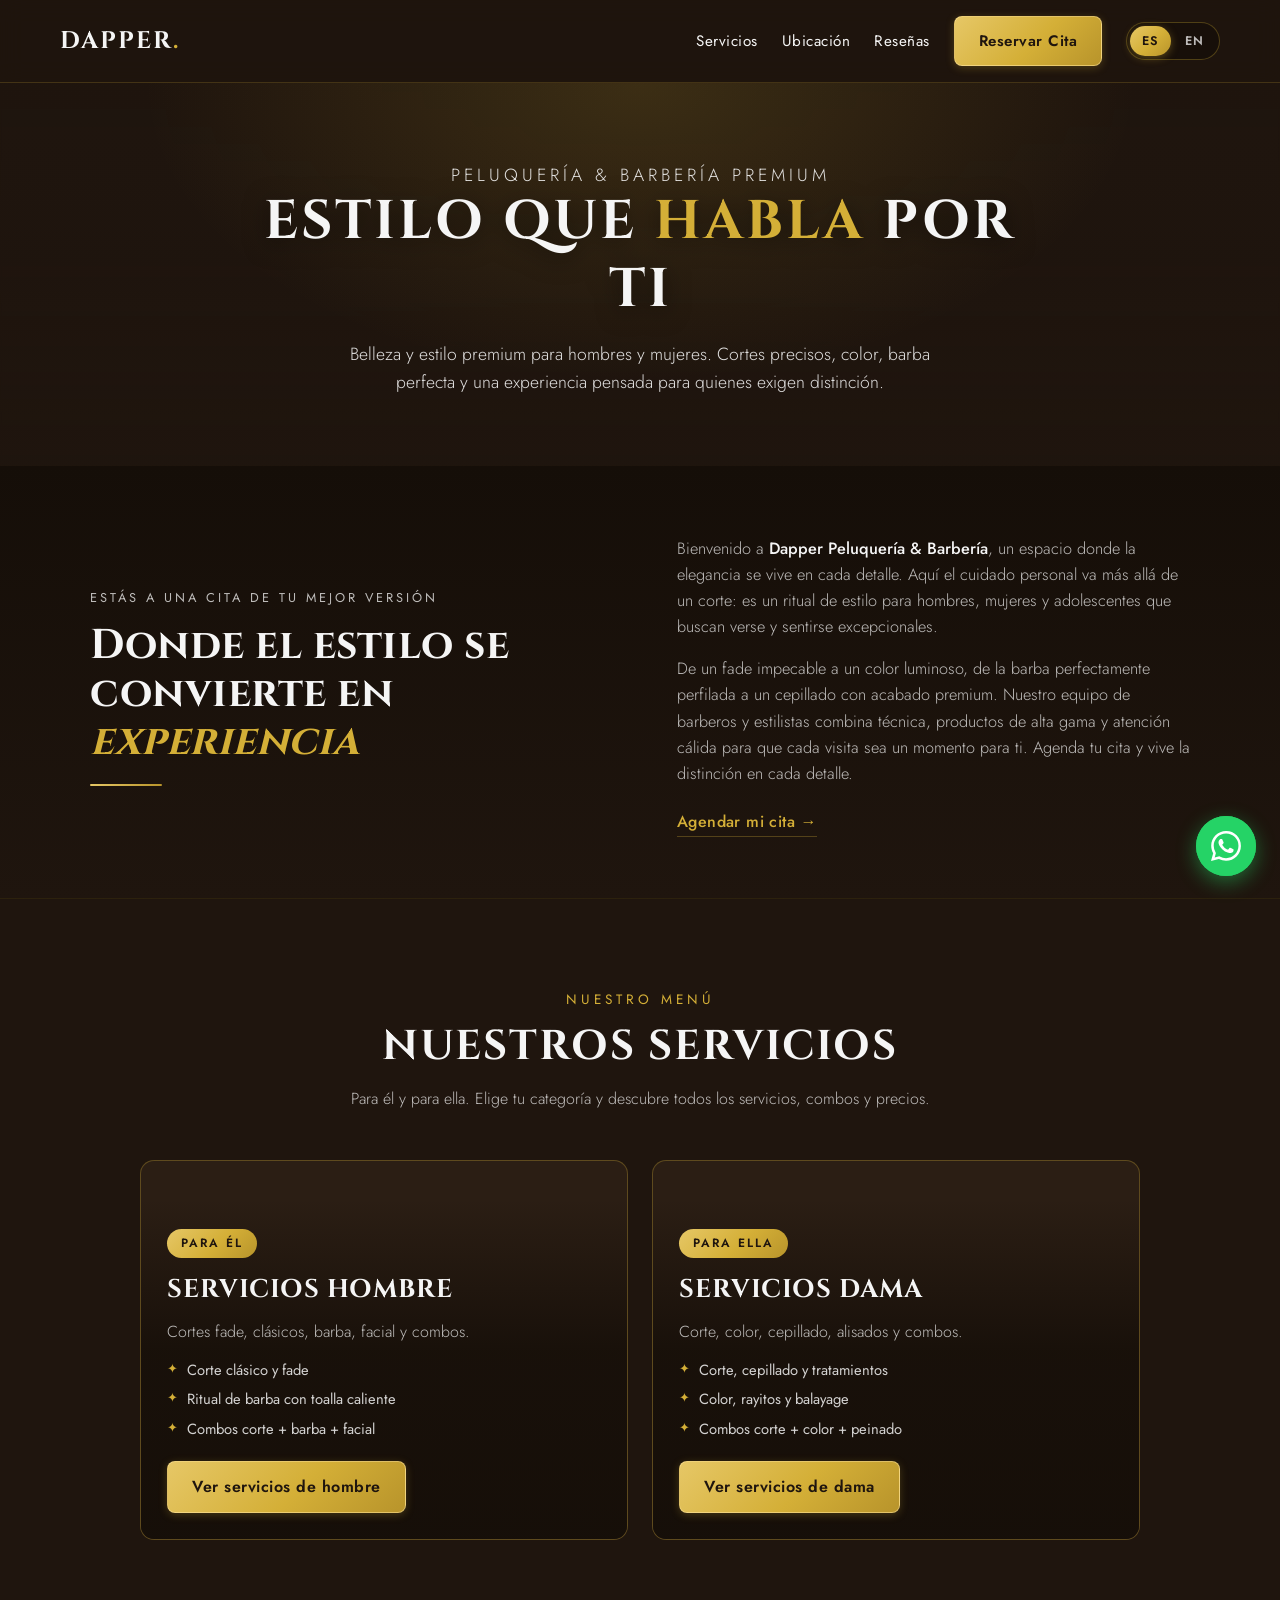
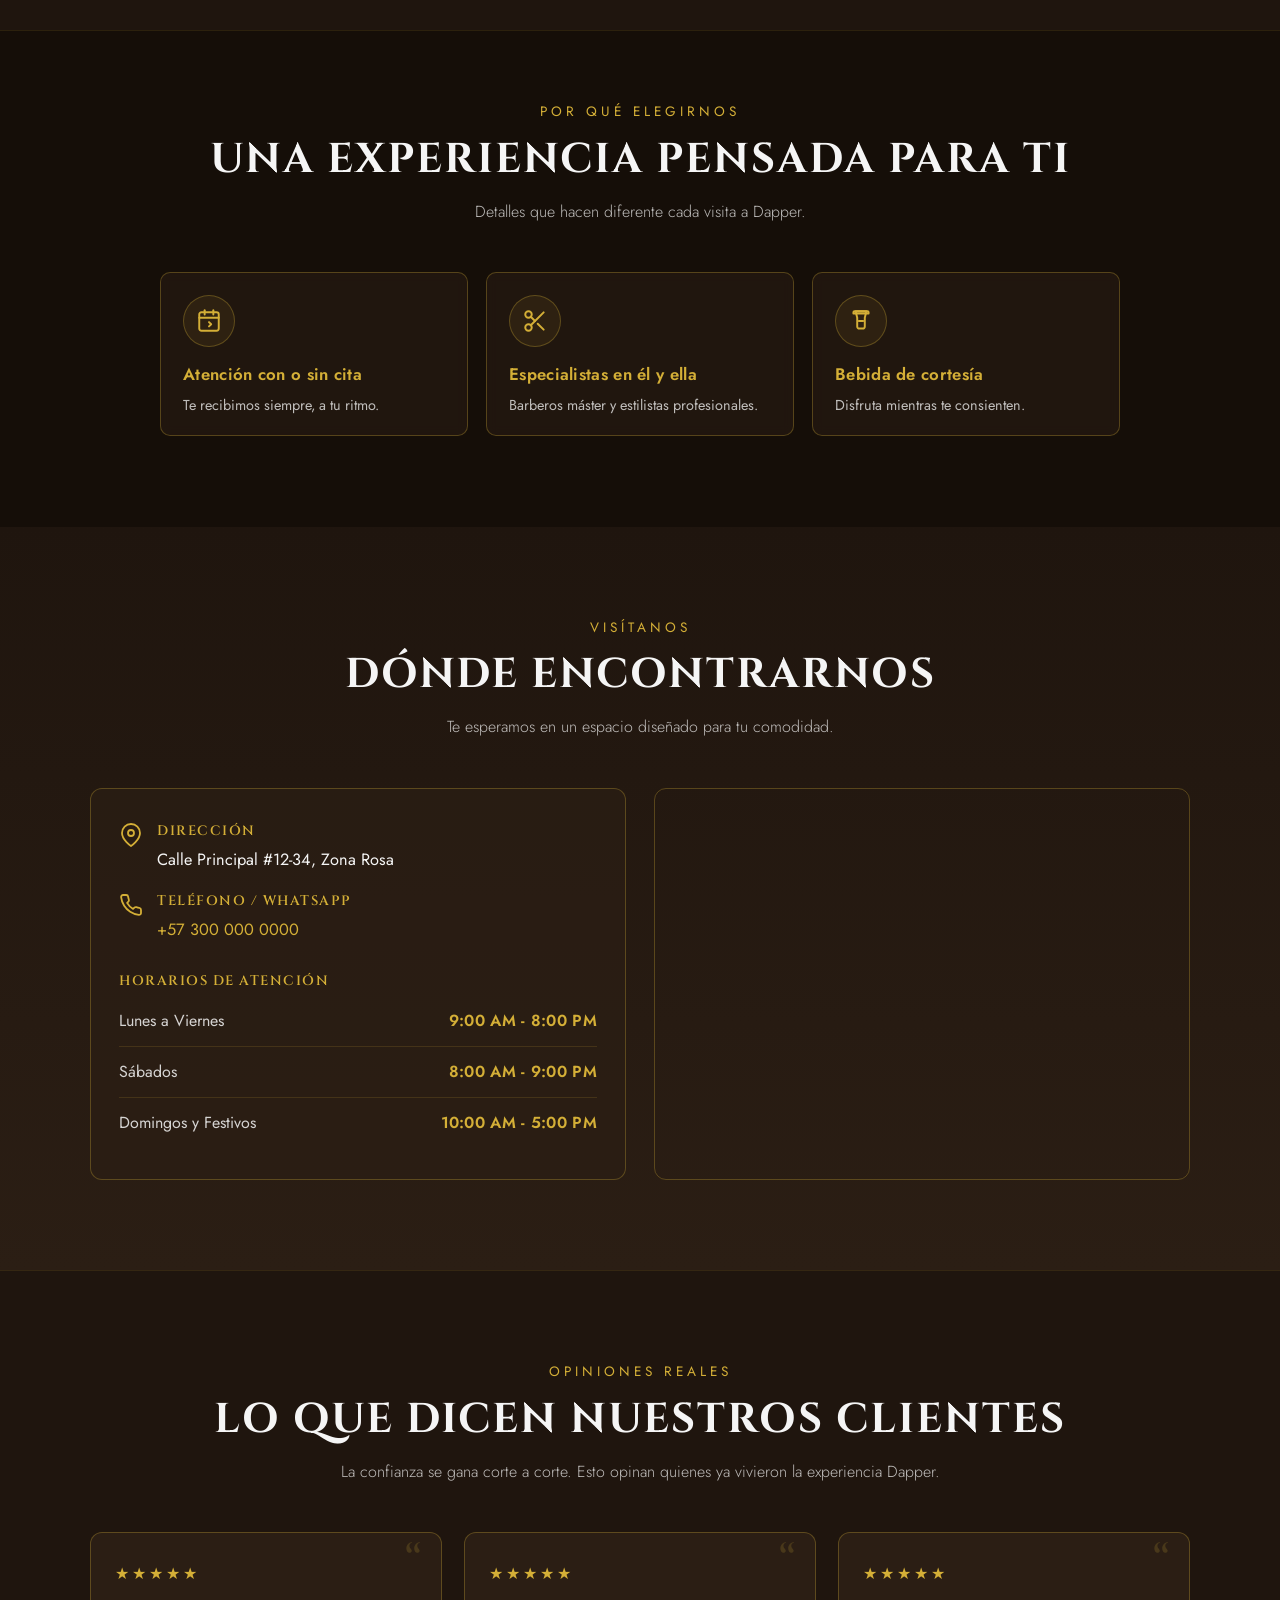
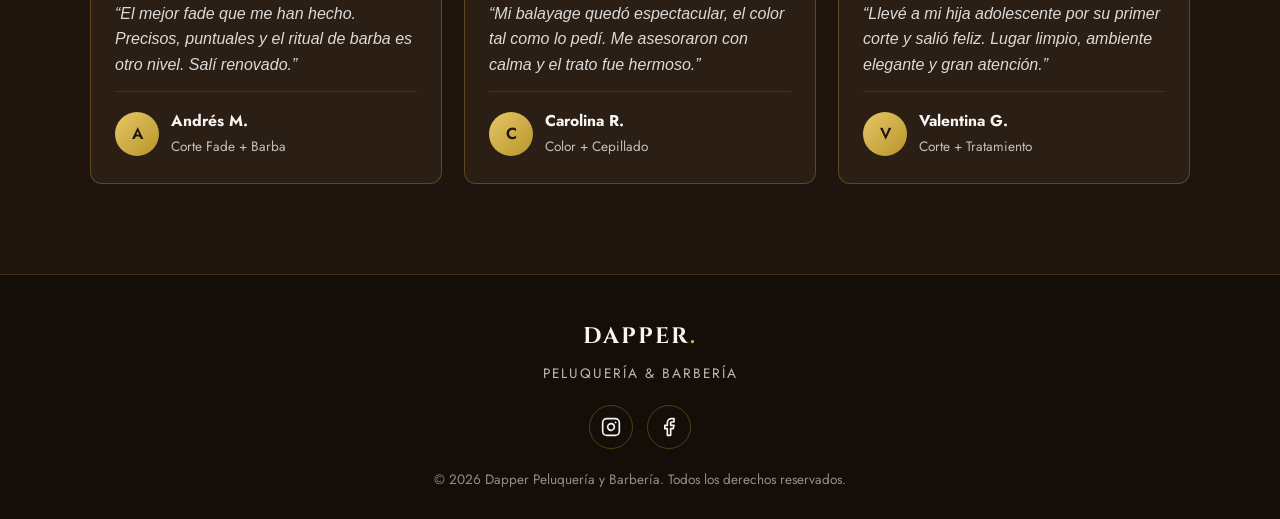
==== commit 275876ea: "Update barberia" ====
--- a/index.html
+++ b/index.html
@@ -10,8 +10,8 @@
 <head>
   <meta charset="UTF-8" />
   <meta name="viewport" content="width=device-width, initial-scale=1.0" />
-  <meta name="description" content="Dapper Peluquería y Barbería premium. Cortes para hombres y mujeres, color, barba y estilo." />
-  <title>Dapper Peluquería y Barbería | Estilo para Él y Ella</title>
+  <meta name="description" data-i18n-content="meta.desc.home" content="Dapper Peluquería y Barbería premium. Cortes para hombres y mujeres, color, barba y estilo." />
+  <title data-i18n="meta.title.home">Dapper Peluquería y Barbería | Estilo para Él y Ella</title>
   <link rel="preconnect" href="https://fonts.googleapis.com" />
   <link rel="preconnect" href="https://fonts.gstatic.com" crossorigin />
   <link href="https://fonts.googleapis.com/css2?family=Cinzel:wght@400;600;700&family=Jost:wght@300;400;500;600&display=swap" rel="stylesheet" />
@@ -24,10 +24,14 @@
     <div class="header-inner">
       <a href="index.html" class="logo">Dapper<span>.</span></a>
       <nav>
-        <a href="#servicios">Servicios</a>
-        <a href="#ubicacion">Ubicación</a>
-        <a href="#resenas">Reseñas</a>
-        <a href="https://wa.me/" class="btn btn-reservar">Reservar Cita</a>
+        <a href="#servicios" data-i18n="nav.services">Servicios</a>
+        <a href="#ubicacion" data-i18n="nav.location">Ubicación</a>
+        <a href="#resenas" data-i18n="nav.reviews">Reseñas</a>
+        <a href="https://wa.me/" class="btn btn-reservar" data-i18n="nav.book">Reservar Cita</a>
+        <div class="lang-switch" role="group" aria-label="Cambiar idioma / Change language">
+          <button type="button" data-lang="es" class="is-active" aria-label="Español">ES</button>
+          <button type="button" data-lang="en" aria-label="English">EN</button>
+        </div>
       </nav>
     </div>
   </header>
@@ -46,9 +50,9 @@
       <div class="hero-overlay" aria-hidden="true"></div>
 
       <div class="hero-content">
-        <p class="hero-kicker">Peluquería &amp; Barbería Premium</p>
-        <h1>Estilo que <span>Habla</span> por Ti</h1>
-        <p class="hero-description">Belleza y estilo premium para hombres y mujeres. Cortes precisos, color, barba perfecta y una experiencia pensada para quienes exigen distinción.</p>
+        <p class="hero-kicker" data-i18n="hero.kicker">Peluquería &amp; Barbería Premium</p>
+        <h1 data-i18n="hero.title">Estilo que <span>Habla</span> por Ti</h1>
+        <p class="hero-description" data-i18n="hero.desc">Belleza y estilo premium para hombres y mujeres. Cortes precisos, color, barba perfecta y una experiencia pensada para quienes exigen distinción.</p>
       </div>
     </section>
 
@@ -56,38 +60,38 @@
     <section class="experiencia" id="experiencia">
       <div class="exp-grid">
         <div class="exp-left reveal">
-          <p class="exp-kicker">Estás a una cita de tu mejor versión</p>
-          <h2>Donde el estilo se convierte en <span>experiencia</span></h2>
+          <p class="exp-kicker" data-i18n="exp.kicker">Estás a una cita de tu mejor versión</p>
+          <h2 data-i18n="exp.title">Donde el estilo se convierte en <span>experiencia</span></h2>
           <span class="exp-line" aria-hidden="true"></span>
         </div>
         <div class="exp-right reveal">
-          <p>Bienvenido a <strong>Dapper Peluquería &amp; Barbería</strong>, un espacio donde la elegancia se vive en cada detalle. Aquí el cuidado personal va más allá de un corte: es un ritual de estilo para hombres, mujeres y adolescentes que buscan verse y sentirse excepcionales.</p>
-          <p>De un fade impecable a un color luminoso, de la barba perfectamente perfilada a un cepillado con acabado premium. Nuestro equipo de barberos y estilistas combina técnica, productos de alta gama y atención cálida para que cada visita sea un momento para ti. Agenda tu cita y vive la distinción en cada detalle.</p>
-          <a href="https://wa.me/" class="exp-link">Agendar mi cita →</a>
+          <p data-i18n="exp.p1">Bienvenido a <strong>Dapper Peluquería &amp; Barbería</strong>, un espacio donde la elegancia se vive en cada detalle. Aquí el cuidado personal va más allá de un corte: es un ritual de estilo para hombres, mujeres y adolescentes que buscan verse y sentirse excepcionales.</p>
+          <p data-i18n="exp.p2">De un fade impecable a un color luminoso, de la barba perfectamente perfilada a un cepillado con acabado premium. Nuestro equipo de barberos y estilistas combina técnica, productos de alta gama y atención cálida para que cada visita sea un momento para ti. Agenda tu cita y vive la distinción en cada detalle.</p>
+          <a href="https://wa.me/" class="exp-link" data-i18n="exp.link">Agendar mi cita →</a>
         </div>
       </div>
     </section>
 
     <!-- ===== BLOQUE: SERVICIOS PORTADA - Elige Hombre o Dama ===== -->
     <section class="servicios" id="servicios">
-      <p class="section-kicker reveal">Nuestro menú</p>
-      <h2 class="section-title reveal">Nuestros Servicios</h2>
-      <p class="section-subtitle reveal">Para él y para ella. Elige tu categoría y descubre todos los servicios, combos y precios.</p>
+      <p class="section-kicker reveal" data-i18n="services.kicker">Nuestro menú</p>
+      <h2 class="section-title reveal" data-i18n="services.title">Nuestros Servicios</h2>
+      <p class="section-subtitle reveal" data-i18n="services.subtitle">Para él y para ella. Elige tu categoría y descubre todos los servicios, combos y precios.</p>
 
       <div class="categorias-grid">
         <!-- Tarjeta Hombre -->
         <article class="categoria-card reveal">
           <div class="categoria-media" style="background-image:url('https://images.unsplash.com/photo-1599351431202-1e0f0137899a?auto=format&fit=crop&w=1000&q=80')" aria-hidden="true"></div>
           <div class="categoria-body">
-            <span class="categoria-tag">Para Él</span>
-            <h3>Servicios Hombre</h3>
-            <p>Cortes fade, clásicos, barba, facial y combos.</p>
+            <span class="categoria-tag" data-i18n="men.tag">Para Él</span>
+            <h3 data-i18n="men.title">Servicios Hombre</h3>
+            <p data-i18n="men.desc">Cortes fade, clásicos, barba, facial y combos.</p>
             <ul class="categoria-list">
-              <li>Corte clásico y fade</li>
-              <li>Ritual de barba con toalla caliente</li>
-              <li>Combos corte + barba + facial</li>
+              <li data-i18n="men.li1">Corte clásico y fade</li>
+              <li data-i18n="men.li2">Ritual de barba con toalla caliente</li>
+              <li data-i18n="men.li3">Combos corte + barba + facial</li>
             </ul>
-            <a href="servicios-hombre.html" class="btn">Ver servicios de hombre</a>
+            <a href="servicios-hombre.html" class="btn" data-i18n="men.btn">Ver servicios de hombre</a>
           </div>
         </article>
 
@@ -95,15 +99,15 @@
         <article class="categoria-card reveal">
           <div class="categoria-media" style="background-image:url('https://images.unsplash.com/photo-1562322140-8baeececf3df?auto=format&fit=crop&w=1000&q=80')" aria-hidden="true"></div>
           <div class="categoria-body">
-            <span class="categoria-tag">Para Ella</span>
-            <h3>Servicios Dama</h3>
-            <p>Corte, color, cepillado, alisados y combos.</p>
+            <span class="categoria-tag" data-i18n="women.tag">Para Ella</span>
+            <h3 data-i18n="women.title">Servicios Dama</h3>
+            <p data-i18n="women.desc">Corte, color, cepillado, alisados y combos.</p>
             <ul class="categoria-list">
-              <li>Corte, cepillado y tratamientos</li>
-              <li>Color, rayitos y balayage</li>
-              <li>Combos corte + color + peinado</li>
+              <li data-i18n="women.li1">Corte, cepillado y tratamientos</li>
+              <li data-i18n="women.li2">Color, rayitos y balayage</li>
+              <li data-i18n="women.li3">Combos corte + color + peinado</li>
             </ul>
-            <a href="servicios-dama.html" class="btn">Ver servicios de dama</a>
+            <a href="servicios-dama.html" class="btn" data-i18n="women.btn">Ver servicios de dama</a>
           </div>
         </article>
       </div>
@@ -111,9 +115,9 @@
 
     <!-- ===== BLOQUE: POR QUÉ ELEGIRNOS - 3 beneficios (antes en el hero) ===== -->
     <section class="porque" id="porque">
-      <p class="section-kicker reveal">Por qué elegirnos</p>
-      <h2 class="section-title reveal">Una Experiencia Pensada Para Ti</h2>
-      <p class="section-subtitle reveal">Detalles que hacen diferente cada visita a Dapper.</p>
+      <p class="section-kicker reveal" data-i18n="why.kicker">Por qué elegirnos</p>
+      <h2 class="section-title reveal" data-i18n="why.title">Una Experiencia Pensada Para Ti</h2>
+      <p class="section-subtitle reveal" data-i18n="why.subtitle">Detalles que hacen diferente cada visita a Dapper.</p>
 
       <div class="trust-points">
         <div class="trust-point reveal">
@@ -126,8 +130,8 @@
               <path d="M12 13l2 2-2 2"></path>
             </svg>
           </span>
-          <strong>Atención con o sin cita</strong>
-          <small>Te recibimos siempre, a tu ritmo.</small>
+          <strong data-i18n="why.1.title">Atención con o sin cita</strong>
+          <small data-i18n="why.1.text">Te recibimos siempre, a tu ritmo.</small>
         </div>
         <div class="trust-point reveal">
           <span class="icon">
@@ -139,8 +143,8 @@
               <line x1="8.12" y1="8.12" x2="12" y2="12"></line>
             </svg>
           </span>
-          <strong>Especialistas en él y ella</strong>
-          <small>Barberos máster y estilistas profesionales.</small>
+          <strong data-i18n="why.2.title">Especialistas en él y ella</strong>
+          <small data-i18n="why.2.text">Barberos máster y estilistas profesionales.</small>
         </div>
         <div class="trust-point reveal">
           <span class="icon">
@@ -150,17 +154,17 @@
               <line x1="10" y1="12" x2="14" y2="12"></line>
             </svg>
           </span>
-          <strong>Bebida de cortesía</strong>
-          <small>Disfruta mientras te consienten.</small>
+          <strong data-i18n="why.3.title">Bebida de cortesía</strong>
+          <small data-i18n="why.3.text">Disfruta mientras te consienten.</small>
         </div>
       </div>
     </section>
 
     <!-- ===== BLOQUE: UBICACIÓN - Dirección, horarios y mapa ===== -->
     <section class="ubicacion" id="ubicacion">
-      <p class="section-kicker reveal">Visítanos</p>
-      <h2 class="section-title reveal">Dónde Encontrarnos</h2>
-      <p class="section-subtitle reveal">Te esperamos en un espacio diseñado para tu comodidad.</p>
+      <p class="section-kicker reveal" data-i18n="location.kicker">Visítanos</p>
+      <h2 class="section-title reveal" data-i18n="location.title">Dónde Encontrarnos</h2>
+      <p class="section-subtitle reveal" data-i18n="location.subtitle">Te esperamos en un espacio diseñado para tu comodidad.</p>
 
       <div class="ubicacion-grid">
         <div class="ubicacion-info reveal">
@@ -171,8 +175,8 @@
                 <circle cx="12" cy="10" r="3"></circle>
               </svg>
               <div>
-                <p class="ub-title">Dirección</p>
-                <p class="ub-value">Calle Principal #12-34, Zona Rosa</p>
+                <p class="ub-title" data-i18n="location.addrLabel">Dirección</p>
+                <p class="ub-value" data-i18n="location.addrValue">Calle Principal #12-34, Zona Rosa</p>
               </div>
             </div>
             <div class="ubicacion-item">
@@ -180,18 +184,18 @@
                 <path d="M22 16.92v3a2 2 0 0 1-2.18 2 19.79 19.79 0 0 1-8.63-3.07 19.5 19.5 0 0 1-6-6 19.79 19.79 0 0 1-3.07-8.67A2 2 0 0 1 4.11 2h3a2 2 0 0 1 2 1.72c.13.96.36 1.9.7 2.81a2 2 0 0 1-.45 2.11L8.09 9.91a16 16 0 0 0 6 6l1.27-1.27a2 2 0 0 1 2.11-.45c.91.34 1.85.57 2.81.7A2 2 0 0 1 22 16.92z"></path>
               </svg>
               <div>
-                <p class="ub-title">Teléfono / WhatsApp</p>
+                <p class="ub-title" data-i18n="location.phoneLabel">Teléfono / WhatsApp</p>
                 <p class="ub-value"><a href="tel:+573000000000">+57 300 000 0000</a></p>
               </div>
             </div>
           </div>
 
           <div class="horarios">
-            <h3 class="ub-title">Horarios de atención</h3>
+            <h3 class="ub-title" data-i18n="location.hoursTitle">Horarios de atención</h3>
             <ul>
-              <li><span class="day">Lunes a Viernes</span><span class="time">9:00 AM - 8:00 PM</span></li>
-              <li><span class="day">Sábados</span><span class="time">8:00 AM - 9:00 PM</span></li>
-              <li><span class="day">Domingos y Festivos</span><span class="time">10:00 AM - 5:00 PM</span></li>
+              <li><span class="day" data-i18n="location.day1">Lunes a Viernes</span><span class="time">9:00 AM - 8:00 PM</span></li>
+              <li><span class="day" data-i18n="location.day2">Sábados</span><span class="time">8:00 AM - 9:00 PM</span></li>
+              <li><span class="day" data-i18n="location.day3">Domingos y Festivos</span><span class="time">10:00 AM - 5:00 PM</span></li>
             </ul>
           </div>
         </div>
@@ -199,6 +203,7 @@
         <div class="map-wrap reveal">
           <iframe
             src="https://www.google.com/maps?q=Zona%20Rosa&output=embed"
+            data-i18n-title="location.mapTitle"
             title="Mapa de Dapper Peluquería y Barbería"
             loading="lazy"
             referrerpolicy="no-referrer-when-downgrade"
@@ -209,43 +214,43 @@
 
     <!-- ===== BLOQUE: RESEÑAS - Opiniones positivas de clientes ===== -->
     <section class="resenas" id="resenas">
-      <p class="section-kicker reveal">Opiniones reales</p>
-      <h2 class="section-title reveal">Lo Que Dicen Nuestros Clientes</h2>
-      <p class="section-subtitle reveal">La confianza se gana corte a corte. Esto opinan quienes ya vivieron la experiencia Dapper.</p>
+      <p class="section-kicker reveal" data-i18n="reviews.kicker">Opiniones reales</p>
+      <h2 class="section-title reveal" data-i18n="reviews.title">Lo Que Dicen Nuestros Clientes</h2>
+      <p class="section-subtitle reveal" data-i18n="reviews.subtitle">La confianza se gana corte a corte. Esto opinan quienes ya vivieron la experiencia Dapper.</p>
 
       <div class="resenas-grid">
         <article class="resena-card reveal">
           <div class="resena-stars" aria-label="5 de 5 estrellas">★★★★★</div>
-          <p class="resena-texto">“El mejor fade que me han hecho. Precisos, puntuales y el ritual de barba es otro nivel. Salí renovado.”</p>
+          <p class="resena-texto" data-i18n="review1.text">“El mejor fade que me han hecho. Precisos, puntuales y el ritual de barba es otro nivel. Salí renovado.”</p>
           <div class="resena-autor">
             <span class="resena-avatar" aria-hidden="true">A</span>
             <div>
               <strong>Andrés M.</strong>
-              <small>Corte Fade + Barba</small>
+              <small data-i18n="review1.service">Corte Fade + Barba</small>
             </div>
           </div>
         </article>
 
         <article class="resena-card reveal">
           <div class="resena-stars" aria-label="5 de 5 estrellas">★★★★★</div>
-          <p class="resena-texto">“Mi balayage quedó espectacular, el color tal como lo pedí. Me asesoraron con calma y el trato fue hermoso.”</p>
+          <p class="resena-texto" data-i18n="review2.text">“Mi balayage quedó espectacular, el color tal como lo pedí. Me asesoraron con calma y el trato fue hermoso.”</p>
           <div class="resena-autor">
             <span class="resena-avatar" aria-hidden="true">C</span>
             <div>
               <strong>Carolina R.</strong>
-              <small>Color + Cepillado</small>
+              <small data-i18n="review2.service">Color + Cepillado</small>
             </div>
           </div>
         </article>
 
         <article class="resena-card reveal">
           <div class="resena-stars" aria-label="5 de 5 estrellas">★★★★★</div>
-          <p class="resena-texto">“Llevé a mi hija adolescente por su primer corte y salió feliz. Lugar limpio, ambiente elegante y gran atención.”</p>
+          <p class="resena-texto" data-i18n="review3.text">“Llevé a mi hija adolescente por su primer corte y salió feliz. Lugar limpio, ambiente elegante y gran atención.”</p>
           <div class="resena-autor">
             <span class="resena-avatar" aria-hidden="true">V</span>
             <div>
               <strong>Valentina G.</strong>
-              <small>Corte + Tratamiento</small>
+              <small data-i18n="review3.service">Corte + Tratamiento</small>
             </div>
           </div>
         </article>
@@ -256,7 +261,7 @@
   <!-- ===== BLOQUE: FOOTER - Logo, redes y copyright ===== -->
   <footer>
     <a href="index.html" class="footer-logo">Dapper<span>.</span></a>
-    <p class="footer-tag">Peluquería &amp; Barbería</p>
+    <p class="footer-tag" data-i18n="footer.tag">Peluquería &amp; Barbería</p>
     <div class="footer-socials">
       <a href="#" class="social-link" aria-label="Instagram">
         <svg viewBox="0 0 24 24" fill="none" stroke="currentColor" stroke-width="2" stroke-linecap="round" stroke-linejoin="round" aria-hidden="true">
@@ -271,11 +276,11 @@
         </svg>
       </a>
     </div>
-    <p class="footer-copy">© <span id="year">2026</span> Dapper Peluquería y Barbería. Todos los derechos reservados.</p>
+    <p class="footer-copy">© <span id="year">2026</span> <span data-i18n="footer.rights">Dapper Peluquería y Barbería. Todos los derechos reservados.</span></p>
   </footer>
 
   <!-- ===== BLOQUE: WHATSAPP FLOTANTE - Acceso rápido a reservas ===== -->
-  <a href="https://wa.me/" class="float-whatsapp" aria-label="Escríbenos por WhatsApp">
+  <a href="https://wa.me/" class="float-whatsapp" data-i18n-aria="whatsapp.aria" aria-label="Escríbenos por WhatsApp">
     <svg viewBox="0 0 24 24" aria-hidden="true">
       <path d="M20.52 3.48A11.87 11.87 0 0 0 12.05 0C5.5 0 .16 5.33.16 11.89c0 2.1.55 4.14 1.6 5.95L0 24l6.32-1.66a11.8 11.8 0 0 0 5.72 1.46h.01c6.55 0 11.88-5.33 11.88-11.89 0-3.18-1.24-6.17-3.41-8.43zM12.05 21.75a9.8 9.8 0 0 1-5.01-1.37l-.36-.21-3.75.98 1-3.65-.24-.38a9.86 9.86 0 0 1-1.51-5.26c0-5.45 4.44-9.88 9.9-9.88a9.84 9.84 0 0 1 7 2.9 9.83 9.83 0 0 1 2.9 6.99c-.01 5.45-4.45 9.88-9.93 9.88zm5.42-7.4c-.3-.15-1.76-.87-2.03-.97-.27-.1-.47-.15-.67.15-.2.3-.77.97-.94 1.17-.17.2-.35.22-.65.07-.3-.15-1.25-.46-2.39-1.47-.88-.79-1.48-1.76-1.65-2.06-.17-.3-.02-.46.13-.61.13-.13.3-.35.45-.52.15-.17.2-.3.3-.5.1-.2.05-.37-.02-.52-.08-.15-.67-1.62-.92-2.22-.24-.58-.49-.5-.67-.51h-.57c-.2 0-.52.07-.8.37-.27.3-1.04 1.02-1.04 2.5s1.07 2.9 1.22 3.1c.15.2 2.1 3.2 5.08 4.49.71.31 1.26.49 1.7.63.71.23 1.36.2 1.87.12.57-.09 1.76-.72 2-1.42.25-.7.25-1.29.18-1.42-.08-.13-.28-.2-.58-.35z"></path>
     </svg>
--- a/css/styles.css
+++ b/css/styles.css
@@ -98,6 +98,43 @@
 
 nav a:hover {
   color: var(--accent);
+}
+
+/* ===== 3b. SELECTOR IDIOMA - ES/EN esquina superior con colores página ===== */
+.lang-switch {
+  display: inline-flex;
+  align-items: center;
+  gap: 2px;
+  border: 1px solid var(--accent-soft);
+  border-radius: 999px;
+  padding: 3px;
+  background: rgba(21, 14, 8, 0.6);
+  white-space: nowrap;
+  flex-shrink: 0;
+}
+
+.lang-switch button {
+  border: 0;
+  background: transparent;
+  color: var(--text-muted);
+  font-family: inherit;
+  font-size: 0.78rem;
+  font-weight: 600;
+  letter-spacing: 1px;
+  padding: 6px 12px;
+  border-radius: 999px;
+  cursor: pointer;
+  transition: background-color 0.25s ease, color 0.25s ease, box-shadow 0.25s ease;
+}
+
+.lang-switch button:hover {
+  color: var(--accent-light);
+}
+
+.lang-switch button.is-active {
+  background: linear-gradient(135deg, var(--accent-light), var(--accent) 55%, var(--accent-dark));
+  color: #1F150E;
+  box-shadow: 0 2px 8px rgba(212, 175, 55, 0.35);
 }
 
 /* ===== 4. BOTONES - Estilo dorado principal ===== */
@@ -646,15 +683,6 @@
   color: #1F150E;
 }
 
-.nota-precios {
-  text-align: center;
-  color: var(--text-muted);
-  font-size: 0.9rem;
-  font-weight: 300;
-  max-width: 640px;
-  margin: 36px auto 0;
-}
-
 /* ===== 11. UBICACIÓN - Info + horarios + mapa ===== */
 .ubicacion {
   padding: 90px 20px;
@@ -1089,11 +1117,22 @@
     justify-content: center;
     align-items: center;
     width: 100%;
-    gap: 8px 16px;
+    gap: 8px 14px;
   }
 
   nav a {
     font-size: 0.88rem;
+  }
+
+  /* Selector idioma en móvil: compacto, centrado, no rompe el header */
+  .lang-switch {
+    margin: 2px auto 0;
+    order: 5;
+  }
+
+  .lang-switch button {
+    padding: 5px 11px;
+    font-size: 0.75rem;
   }
 
   /* Botón reservar más pequeño, sin ocupar toda la fila */
